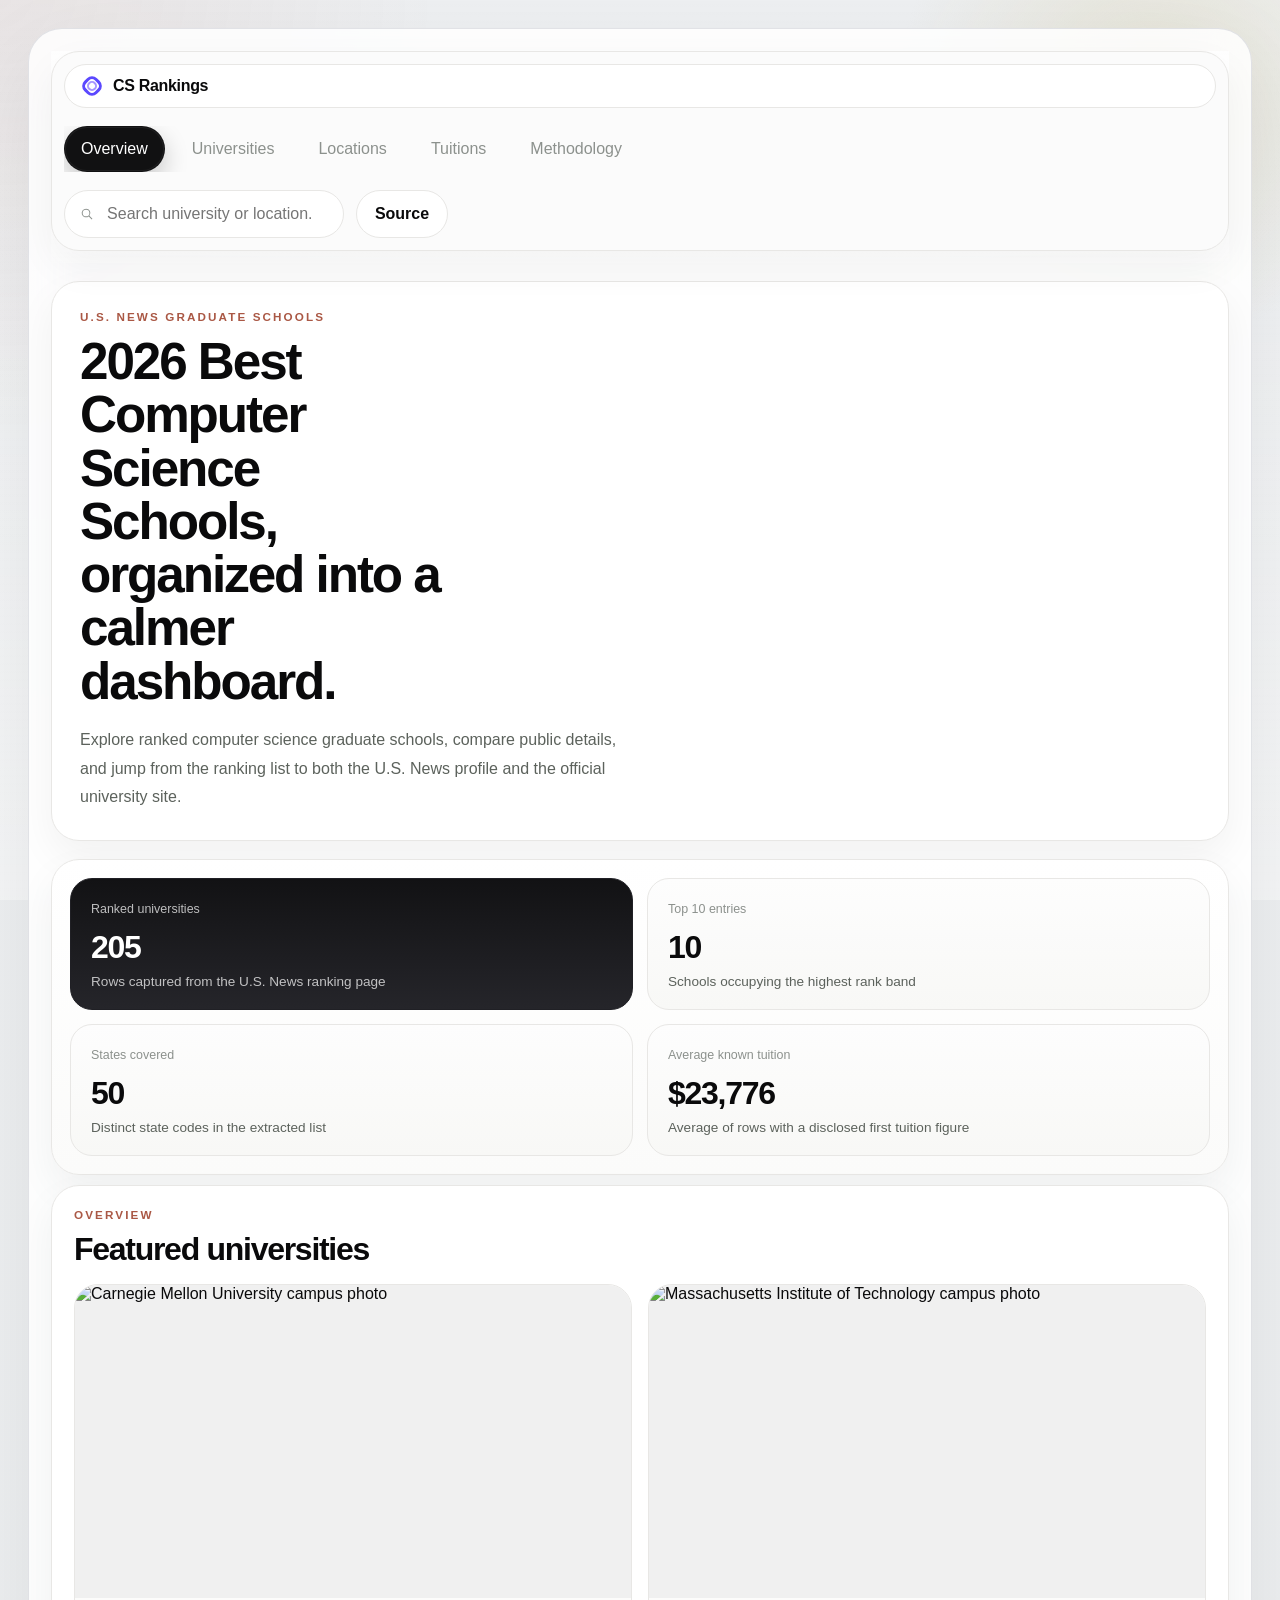
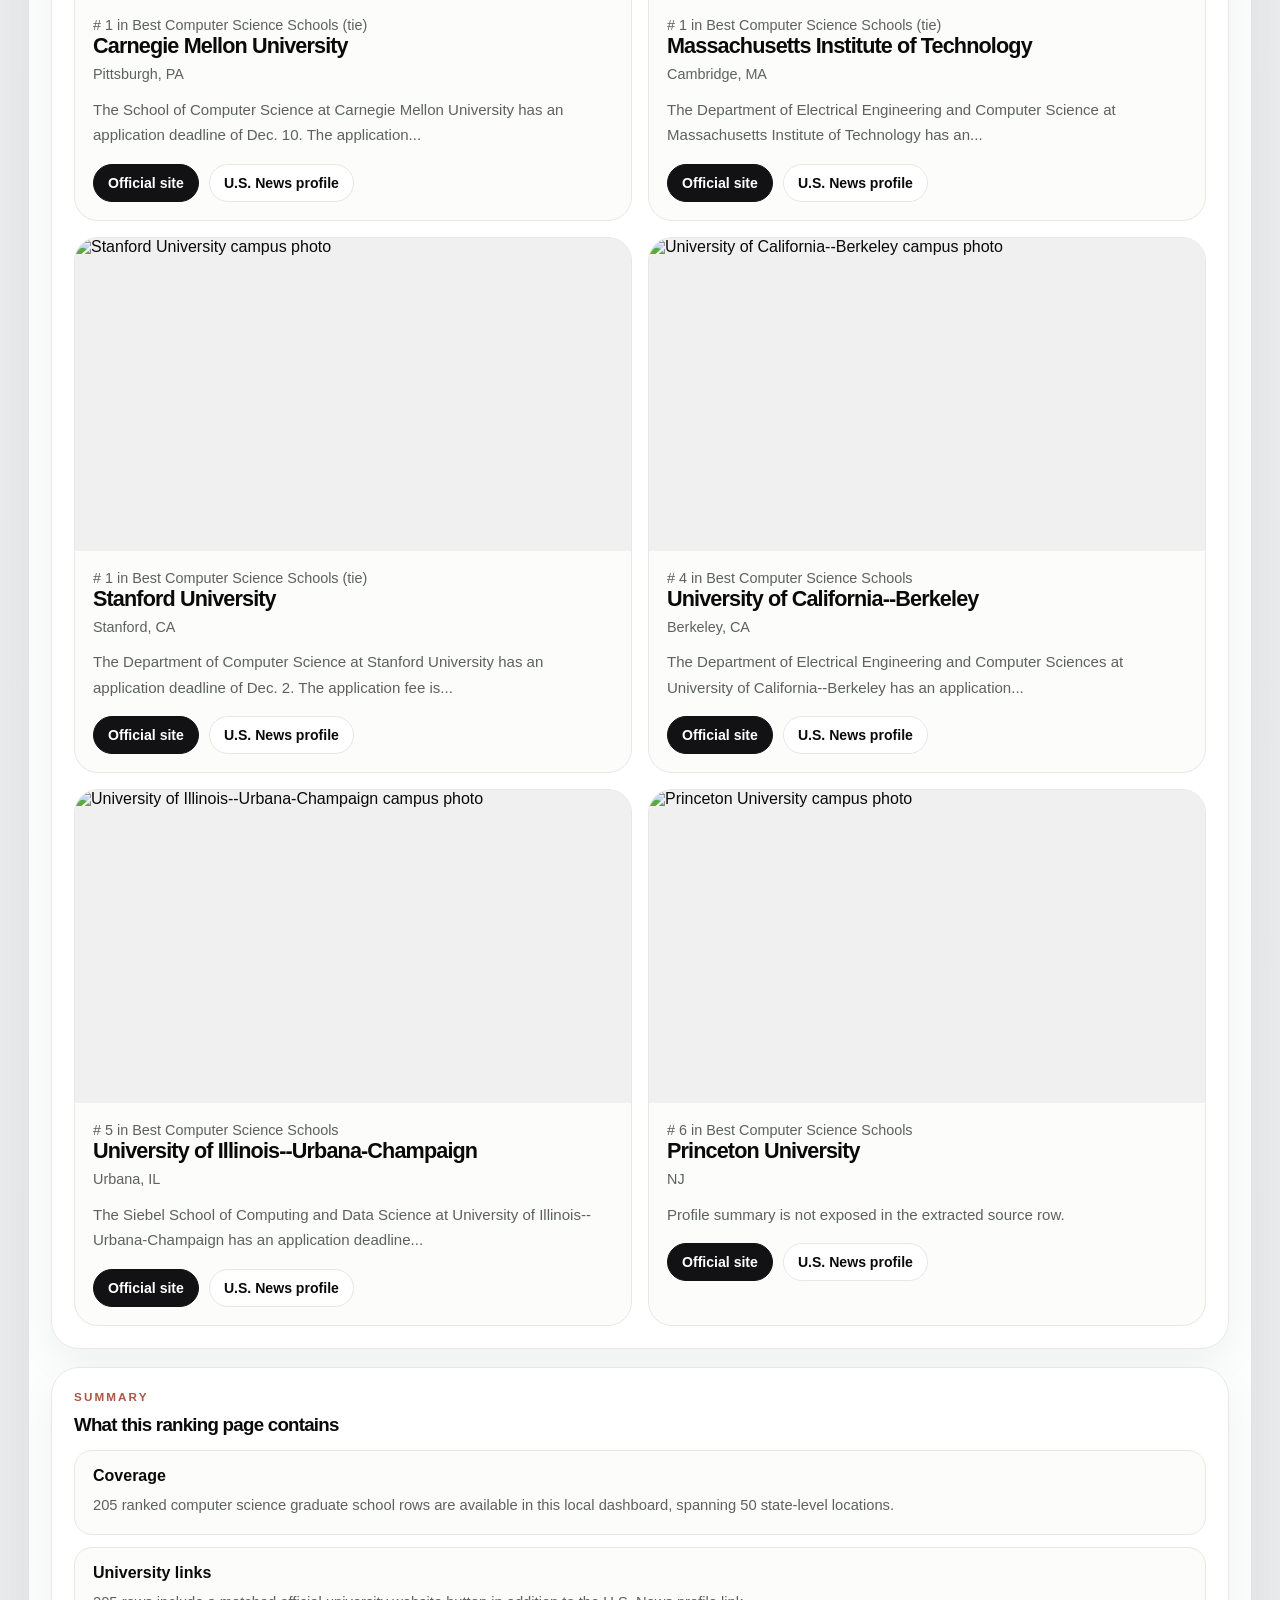
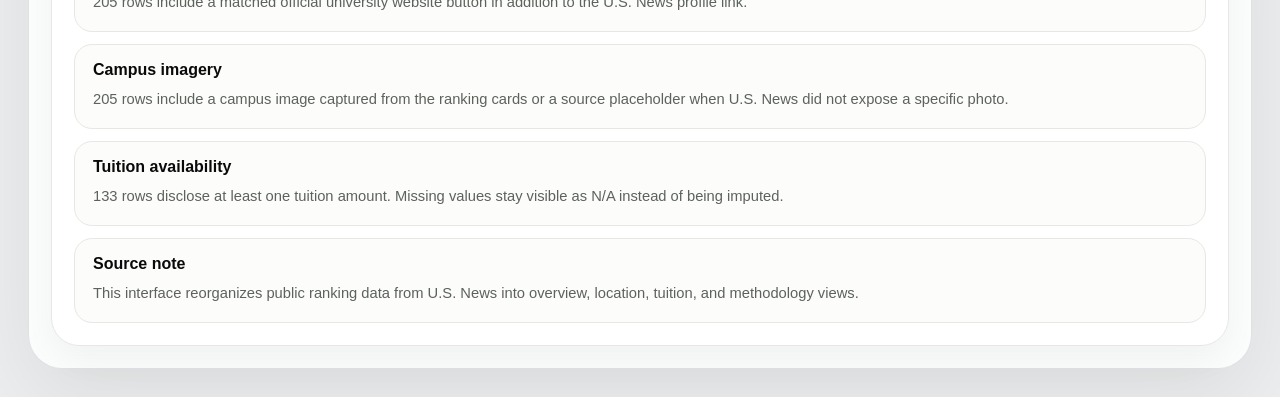
==== index.html @ a15c027e "update new data and information (overview, tuition, methodologies, etc)" ====
<!DOCTYPE html>
<html lang="en">
  <head>
    <meta charset="UTF-8" />
    <meta name="viewport" content="width=device-width, initial-scale=1.0" />
    <title>Computer Science University Rankings</title>
    <link rel="stylesheet" href="styles.css" />
  </head>
  <body>
    <div class="page-bg"></div>

    <main class="app-shell">
      <section class="dashboard-shell">
        <div class="sticky-header">
          <header class="topbar">
            <div class="brand-pill">
              <div class="brand-mark" aria-hidden="true">
                <span></span>
                <span></span>
              </div>
              <span class="brand-name">CS Rankings</span>
            </div>

            <nav class="main-nav" aria-label="Primary">
              <button class="nav-pill nav-pill-active" type="button" data-view="overview">Overview</button>
              <button class="nav-pill" type="button" data-view="universities">Universities</button>
              <button class="nav-pill" type="button" data-view="locations">Locations</button>
              <button class="nav-pill" type="button" data-view="tuitions">Tuitions</button>
              <button class="nav-pill" type="button" data-view="methodology">Methodology</button>
            </nav>

            <div class="topbar-tools">
              <label class="search-pill">
                <svg viewBox="0 0 24 24" aria-hidden="true">
                  <path
                    d="M10.5 4a6.5 6.5 0 1 0 4.03 11.6l4.44 4.44 1.06-1.06-4.44-4.44A6.5 6.5 0 0 0 10.5 4Zm0 1.5a5 5 0 1 1 0 10 5 5 0 0 1 0-10Z"
                  />
                </svg>
                <input id="search-input" type="search" placeholder="Search university or location..." />
              </label>

              <a
                class="source-pill"
                href="https://www.usnews.com/best-graduate-schools/top-computer-science-schools/computer-science-rankings"
                target="_blank"
                rel="noreferrer"
              >
                Source
              </a>
            </div>
          </header>
        </div>

        <div class="views">
          <section class="view-panel view-panel-active" id="view-overview">
            <section class="hero-row">
              <div class="hero-copy">
                <p class="eyebrow">U.S. News Graduate Schools</p>
                <h1>2026 Best Computer Science Schools, organized into a calmer dashboard.</h1>
                <p class="hero-text">
                  Explore ranked computer science graduate schools, compare public details, and jump from the ranking list
                  to both the U.S. News profile and the official university site.
                </p>
              </div>

              <div class="hero-stats" id="hero-stats"></div>
            </section>

            <section class="overview-grid">
              <section class="overview-card wide-card">
                <div class="section-head compact-head">
                  <div>
                    <p class="section-label">Overview</p>
                    <h2>Featured universities</h2>
                  </div>
                </div>
                <div class="featured-grid" id="featured-grid"></div>
              </section>

              <section class="overview-card">
                <p class="section-label">Summary</p>
                <h3>What this ranking page contains</h3>
                <div class="info-stack" id="overview-summary"></div>
              </section>
            </section>
          </section>

          <section class="view-panel" id="view-universities">
            <section class="content-row">
              <section class="table-card">
                <div class="section-head">
                  <div>
                    <p class="section-label">Ranked Universities</p>
                    <h2>Computer science school list</h2>
                  </div>

                  <div class="section-actions">
                    <label class="select-pill">
                      <span>State</span>
                      <select id="state-filter">
                        <option value="all">All states</option>
                      </select>
                    </label>

                    <label class="select-pill">
                      <span>Rank</span>
                      <select id="rank-filter">
                        <option value="all">All ranks</option>
                        <option value="10">Top 10</option>
                        <option value="25">Top 25</option>
                        <option value="50">Top 50</option>
                        <option value="100">Top 100</option>
                      </select>
                    </label>

                    <label class="select-pill">
                      <span>Sort</span>
                      <select id="sort-select">
                        <option value="rank-asc">Best rank</option>
                        <option value="name-asc">Name A-Z</option>
                        <option value="tuition-desc">Highest tuition</option>
                        <option value="tuition-asc">Lowest tuition</option>
                        <option value="enrollment-desc">Largest enrollment</option>
                      </select>
                    </label>

                    <label class="select-pill">
                      <span>Rows</span>
                      <select id="page-size-select">
                        <option value="10">10</option>
                        <option value="20" selected>20</option>
                        <option value="50">50</option>
                        <option value="100">100</option>
                      </select>
                    </label>
                  </div>
                </div>

                <div class="table-meta">
                  <span id="result-meta">Loading data...</span>
                  <a class="ghost-link" href="output/usnews_cs_rankings.csv">Export CSV</a>
                </div>

                <div class="table-wrap">
                  <table class="data-table">
                    <thead>
                      <tr>
                        <th>University</th>
                        <th>Rank</th>
                        <th>Location</th>
                        <th>Tuition</th>
                        <th>Enrollment</th>
                        <th>Links</th>
                      </tr>
                    </thead>
                    <tbody id="table-body"></tbody>
                  </table>
                </div>

                <div class="pagination-bar">
                  <button class="pager-button" id="prev-page-button" type="button">Previous</button>
                  <div class="page-numbers" id="page-numbers"></div>
                  <span class="page-indicator" id="page-indicator">Page 1 of 1</span>
                  <button class="pager-button" id="next-page-button" type="button">Next</button>
                </div>

                <div class="empty-state hidden" id="empty-state">
                  <h3>No matching universities</h3>
                  <p>Try clearing the search or widening the filter range.</p>
                </div>
              </section>

              <aside class="sidebar-stack">
                <section class="detail-card" id="detail-card"></section>
              </aside>
            </section>
          </section>

          <section class="view-panel" id="view-locations">
            <section class="overview-grid">
              <section class="overview-card wide-card">
                <div class="section-head compact-head">
                  <div>
                    <p class="section-label">Locations</p>
                    <h2>Where ranked schools are concentrated</h2>
                  </div>
                </div>
                <div class="state-grid" id="state-grid"></div>
              </section>

              <section class="overview-card">
                <p class="section-label">Coverage</p>
                <h3>Top states in this ranking</h3>
                <div class="state-list" id="state-list"></div>
              </section>
            </section>
          </section>

          <section class="view-panel" id="view-tuitions">
            <section class="overview-grid">
              <section class="overview-card wide-card">
                <div class="section-head compact-head">
                  <div>
                    <p class="section-label">Tuitions</p>
                    <h2>Tuition comparison</h2>
                  </div>
                </div>
                <div class="tuition-grid">
                  <div class="tuition-column">
                    <h3>Highest known tuition</h3>
                    <div class="list-stack" id="highest-tuition-list"></div>
                  </div>
                  <div class="tuition-column">
                    <h3>Lowest known tuition</h3>
                    <div class="list-stack" id="lowest-tuition-list"></div>
                  </div>
                </div>
              </section>

              <section class="overview-card">
                <p class="section-label">Notes</p>
                <h3>How to read tuition fields</h3>
                <div class="info-stack" id="tuition-summary"></div>
              </section>
            </section>
          </section>

          <section class="view-panel" id="view-methodology">
            <section class="overview-grid">
              <section class="overview-card wide-card">
                <div class="section-head compact-head">
                  <div>
                    <p class="section-label">Methodology</p>
                    <h2>How this local dashboard should be interpreted</h2>
                  </div>
                </div>
                <div class="info-stack" id="methodology-summary"></div>
              </section>

              <section class="overview-card">
                <p class="section-label">Source links</p>
                <h3>Primary references</h3>
                <div class="link-stack">
                  <a class="resource-link" href="https://www.usnews.com/best-graduate-schools/top-computer-science-schools/computer-science-rankings" target="_blank" rel="noreferrer">U.S. News rankings page</a>
                  <a class="resource-link" href="https://www.usnews.com/education/best-graduate-schools/articles/science-schools-methodology" target="_blank" rel="noreferrer">U.S. News methodology article</a>
                  <a class="resource-link" href="output/usnews_cs_rankings.csv">Local extracted CSV</a>
                </div>
              </section>
            </section>
          </section>
        </div>
      </section>
    </main>

    <script src="data/rankings.js"></script>
    <script src="app.js"></script>
  </body>
</html>
---- styles.css ----
:root {
  --bg: #f4f5f6;
  --panel: #ffffff;
  --panel-soft: #fcfcfb;
  --line: #e8e7e5;
  --text: #0a0a0b;
  --muted: #5c625c;
  --muted-soft: #8c918d;
  --accent: #aa5845;
  --accent-soft: #f3e1db;
  --black-pill: #111112;
  --shadow-shell: 0 30px 90px rgba(22, 25, 29, 0.08);
  --shadow-card: 0 16px 40px rgba(22, 25, 29, 0.05);
  --radius-shell: 34px;
  --radius-xl: 28px;
  --radius-lg: 22px;
  --radius-md: 16px;
}

* {
  box-sizing: border-box;
}

body {
  margin: 0;
  min-height: 100vh;
  color: var(--text);
  background: linear-gradient(180deg, #eef0f2 0%, #eceeef 100%);
  font-family: "Segoe UI Variable Display", "Aptos", "Segoe UI", sans-serif;
}

.page-bg {
  position: fixed;
  inset: 0;
  pointer-events: none;
  background:
    radial-gradient(circle at top left, rgba(170, 88, 69, 0.08), transparent 28%),
    radial-gradient(circle at 90% 10%, rgba(219, 212, 180, 0.45), transparent 18%),
    linear-gradient(180deg, transparent 0%, rgba(255, 255, 255, 0.44) 100%);
}

.app-shell {
  position: relative;
  padding: 28px;
}

.dashboard-shell {
  max-width: 1480px;
  margin: 0 auto;
  padding: 22px;
  border: 1px solid rgba(190, 192, 201, 0.45);
  border-radius: var(--radius-shell);
  background: rgba(255, 255, 255, 0.84);
  box-shadow: var(--shadow-shell);
  backdrop-filter: blur(18px);
}

.sticky-header {
  position: sticky;
  top: 12px;
  z-index: 30;
  padding-bottom: 12px;
  background: linear-gradient(180deg, rgba(255, 255, 255, 0.96), rgba(255, 255, 255, 0.88) 72%, rgba(255, 255, 255, 0));
  backdrop-filter: blur(12px);
}

.topbar,
.hero-copy,
.hero-stats,
.table-card,
.detail-card,
.overview-card {
  border: 1px solid var(--line);
  border-radius: var(--radius-xl);
  background: var(--panel);
  box-shadow: var(--shadow-card);
}

.topbar {
  display: grid;
  grid-template-columns: auto 1fr auto;
  align-items: center;
  gap: 18px;
  padding: 12px;
  background: #fbfbfb;
}

.brand-pill,
.search-pill,
.source-pill,
.nav-pill,
.select-pill select,
.mini-button,
.resource-link {
  border-radius: 999px;
}

.brand-pill {
  display: inline-flex;
  align-items: center;
  gap: 12px;
  padding: 12px 18px;
  background: #fff;
  border: 1px solid var(--line);
}

.brand-mark {
  position: relative;
  width: 18px;
  height: 18px;
}

.brand-mark span {
  position: absolute;
  inset: 0;
  border: 3px solid #5b48ff;
  border-radius: 7px;
  transform: rotate(45deg);
}

.brand-mark span:last-child {
  inset: 4px;
  border-width: 2px;
  border-color: #a695ff;
}

.brand-name {
  font-weight: 700;
  letter-spacing: -0.02em;
}

.main-nav {
  display: flex;
  align-items: center;
  justify-content: center;
  gap: 10px;
}

.nav-pill {
  height: 46px;
  padding: 0 16px;
  border: 1px solid transparent;
  background: transparent;
  color: var(--muted-soft);
  font: inherit;
  cursor: pointer;
}

.nav-pill-active {
  color: #fff;
  background: var(--black-pill);
  box-shadow: inset 0 0 0 1px rgba(255, 255, 255, 0.06), 0 10px 24px rgba(17, 17, 18, 0.22);
}

.topbar-tools {
  display: flex;
  align-items: center;
  gap: 12px;
}

.search-pill {
  display: flex;
  align-items: center;
  gap: 10px;
  min-width: 280px;
  height: 48px;
  padding: 0 14px;
  border: 1px solid var(--line);
  background: #fff;
}

.search-pill svg {
  width: 18px;
  height: 18px;
  fill: var(--muted-soft);
}

.search-pill input {
  width: 100%;
  border: 0;
  outline: 0;
  background: transparent;
  color: var(--text);
  font: inherit;
}

.source-pill {
  display: inline-flex;
  align-items: center;
  justify-content: center;
  min-width: 92px;
  height: 48px;
  padding: 0 16px;
  color: var(--text);
  text-decoration: none;
  font-weight: 700;
  border: 1px solid var(--line);
  background: #fff;
}

.views {
  display: grid;
  margin-top: 8px;
}

.view-panel {
  display: none;
}

.view-panel-active {
  display: block;
}

.hero-row,
.overview-grid,
.content-row {
  display: grid;
  gap: 18px;
}

.hero-row,
.overview-grid {
  grid-template-columns: 1.35fr 1fr;
  margin-top: 10px;
}

.content-row {
  grid-template-columns: 1.6fr 0.8fr;
  margin-top: 10px;
}

.hero-copy {
  padding: 28px;
}

.hero-stats {
  display: grid;
  grid-template-columns: repeat(2, minmax(0, 1fr));
  gap: 14px;
  padding: 18px;
  background: linear-gradient(180deg, #ffffff 0%, #fbfbfa 100%);
}

.eyebrow,
.section-label {
  margin: 0 0 12px;
  color: var(--accent);
  font-size: 0.73rem;
  font-weight: 700;
  letter-spacing: 0.18em;
  text-transform: uppercase;
}

.hero-copy h1,
.section-head h2,
.overview-card h3,
.detail-card h3,
.empty-state h3 {
  margin: 0;
  letter-spacing: -0.04em;
  line-height: 1.04;
}

.hero-copy h1 {
  max-width: 13ch;
  font-size: clamp(2rem, 4vw, 3.3rem);
}

.hero-text {
  max-width: 62ch;
  margin: 18px 0 0;
  color: var(--muted);
  font-size: 1rem;
  line-height: 1.8;
}

.metric-card {
  padding: 20px;
  border: 1px solid var(--line);
  border-radius: 22px;
  background: linear-gradient(180deg, #fdfdfd, #f8f8f6);
}

.metric-card.featured {
  background: linear-gradient(180deg, #121214, #25252a);
  border-color: #202025;
  color: #fff;
}

.metric-kicker {
  color: var(--muted-soft);
  font-size: 0.78rem;
}

.metric-card.featured .metric-kicker,
.metric-card.featured .metric-subtext {
  color: rgba(255, 255, 255, 0.72);
}

.metric-value {
  display: block;
  margin-top: 12px;
  font-size: 2rem;
  font-weight: 700;
  letter-spacing: -0.04em;
}

.metric-subtext {
  display: block;
  margin-top: 8px;
  color: var(--muted);
  font-size: 0.85rem;
}

.overview-card,
.table-card,
.detail-card {
  padding: 22px;
}

.wide-card {
  min-width: 0;
}

.section-head {
  display: flex;
  align-items: start;
  justify-content: space-between;
  gap: 18px;
}

.compact-head h2 {
  font-size: 2rem;
}

.section-actions {
  display: flex;
  flex-wrap: wrap;
  justify-content: flex-end;
  gap: 10px;
}

.featured-grid,
.state-grid {
  display: grid;
  grid-template-columns: repeat(2, minmax(0, 1fr));
  gap: 16px;
  margin-top: 18px;
}

.featured-card,
.state-card,
.list-item,
.detail-metric,
.info-item {
  border: 1px solid var(--line);
  background: var(--panel-soft);
}

.featured-card {
  overflow: hidden;
  border-radius: 24px;
}

.featured-image {
  width: 100%;
  aspect-ratio: 16 / 9;
  object-fit: cover;
  display: block;
  background: #f0f0f0;
}

.featured-body {
  padding: 18px;
}

.featured-body h3,
.state-card h3,
.tuition-column h3 {
  font-size: 1.35rem;
  line-height: 1.12;
}

.featured-rank,
.featured-meta {
  color: var(--muted);
  font-size: 0.9rem;
}

.featured-meta {
  margin-top: 8px;
}

.featured-summary {
  margin: 14px 0 0;
  color: var(--muted);
  line-height: 1.7;
  font-size: 0.94rem;
}

.button-row {
  display: flex;
  flex-wrap: wrap;
  gap: 10px;
  margin-top: 16px;
}

.mini-button,
.resource-link,
.ghost-link,
.open-link,
.detail-link {
  display: inline-flex;
  align-items: center;
  justify-content: center;
  min-height: 38px;
  padding: 0 14px;
  text-decoration: none;
  font-size: 0.88rem;
  font-weight: 700;
}

.mini-button {
  border: 1px solid var(--line);
  color: var(--text);
  background: #fff;
}

.mini-button-primary {
  border-color: #121214;
  color: #fff;
  background: #121214;
}

.info-stack,
.list-stack,
.link-stack,
.state-list {
  display: grid;
  gap: 12px;
  margin-top: 16px;
}

.info-item {
  padding: 16px 18px;
  border-radius: 18px;
}

.info-item strong,
.info-item span {
  display: block;
}

.info-item strong {
  font-size: 1rem;
}

.info-item span {
  margin-top: 8px;
  color: var(--muted);
  line-height: 1.7;
  font-size: 0.92rem;
}

.state-card {
  padding: 18px;
  border-radius: 22px;
}

.state-card p {
  margin: 10px 0 0;
  color: var(--muted);
  line-height: 1.7;
}

.state-stat {
  display: inline-flex;
  align-items: center;
  min-height: 34px;
  padding: 0 12px;
  border-radius: 999px;
  background: #121214;
  color: #fff;
  font-size: 0.84rem;
  font-weight: 700;
}

.tuition-grid {
  display: grid;
  grid-template-columns: repeat(2, minmax(0, 1fr));
  gap: 16px;
  margin-top: 18px;
}

.tuition-column h3 {
  margin: 0;
}

.list-item {
  padding: 16px 18px;
  border-radius: 18px;
}

.list-item-title {
  display: flex;
  align-items: start;
  justify-content: space-between;
  gap: 12px;
}

.list-item-title strong {
  font-size: 0.98rem;
  line-height: 1.35;
}

.list-item-meta {
  margin-top: 8px;
  color: var(--muted);
  font-size: 0.9rem;
}

.list-item-actions {
  display: flex;
  flex-wrap: wrap;
  gap: 8px;
  margin-top: 12px;
}

.select-pill {
  display: flex;
  align-items: center;
  gap: 10px;
  padding: 6px 10px 6px 14px;
  border: 1px solid var(--line);
  border-radius: 999px;
  background: #fcfcfc;
}

.select-pill span {
  color: var(--muted-soft);
  font-size: 0.8rem;
}

.select-pill select {
  min-width: 116px;
  height: 34px;
  padding: 0 12px;
  border: 1px solid var(--line);
  outline: 0;
  background: #fff;
  font: inherit;
}

.table-meta {
  display: flex;
  align-items: center;
  justify-content: space-between;
  gap: 14px;
  margin-top: 16px;
  color: var(--muted);
  font-size: 0.9rem;
}

.table-wrap {
  margin-top: 14px;
  border: 1px solid var(--line);
  border-radius: 24px;
  overflow: hidden;
  background: #fcfcfc;
}

.data-table {
  width: 100%;
  border-collapse: collapse;
}

.data-table thead th {
  padding: 16px 18px;
  border-bottom: 1px solid var(--line);
  color: var(--muted-soft);
  font-size: 0.78rem;
  font-weight: 700;
  text-align: left;
  text-transform: uppercase;
  letter-spacing: 0.12em;
}

.data-table tbody tr {
  transition: background 140ms ease;
  cursor: pointer;
}

.data-table tbody tr:hover {
  background: #f8f7f4;
}

.data-table tbody tr.is-selected {
  background: #f5f0eb;
}

.data-table tbody td {
  padding: 16px 18px;
  border-bottom: 1px solid var(--line);
  vertical-align: middle;
}

.data-table tbody tr:last-child td {
  border-bottom: 0;
}

.school-cell {
  display: flex;
  align-items: center;
  gap: 12px;
}

.school-mark,
.state-code {
  display: inline-flex;
  align-items: center;
  justify-content: center;
  width: 42px;
  height: 42px;
  border-radius: 14px;
  background: linear-gradient(135deg, #f0ebe0, #f8f8f8);
  border: 1px solid var(--line);
  color: var(--accent);
  font-size: 0.8rem;
  font-weight: 700;
}

.school-text strong,
.school-text span {
  display: block;
}

.school-text strong {
  font-size: 0.96rem;
  line-height: 1.25;
}

.school-text span {
  margin-top: 4px;
  color: var(--muted-soft);
  font-size: 0.82rem;
}

.rank-pill,
.pager-button,
.page-number {
  display: inline-flex;
  align-items: center;
  justify-content: center;
  min-height: 32px;
  padding: 0 12px;
  border-radius: 999px;
  font-size: 0.82rem;
  font-weight: 700;
}

.rank-pill {
  background: #121214;
  color: #fff;
}

.value-main {
  display: block;
  font-weight: 600;
  line-height: 1.35;
}

.link-pair {
  display: flex;
  flex-wrap: wrap;
  gap: 8px;
}

.open-link,
.ghost-link,
.detail-link {
  color: var(--text);
}

.pagination-bar {
  display: flex;
  align-items: center;
  justify-content: space-between;
  flex-wrap: wrap;
  gap: 12px;
  margin-top: 16px;
}

.pager-button,
.page-number {
  min-width: 40px;
  height: 40px;
  border: 1px solid var(--line);
  background: #fff;
  color: var(--text);
  font: inherit;
  cursor: pointer;
}

.pager-button {
  min-width: 110px;
}

.pager-button:disabled {
  cursor: not-allowed;
  color: var(--muted-soft);
  background: #f4f4f2;
}

.page-numbers {
  display: flex;
  align-items: center;
  justify-content: center;
  flex-wrap: wrap;
  gap: 8px;
}

.page-number.is-active {
  background: #121214;
  border-color: #121214;
  color: #fff;
}

.page-ellipsis,
.page-indicator {
  color: var(--muted);
  font-size: 0.92rem;
}

.sidebar-stack {
  display: grid;
  gap: 18px;
}

.detail-card {
  min-height: 520px;
  background: linear-gradient(180deg, #ffffff 0%, #f8f8f6 100%);
}

.detail-top {
  display: flex;
  align-items: start;
  justify-content: space-between;
  gap: 18px;
}

.detail-badge {
  display: inline-flex;
  align-items: center;
  justify-content: center;
  min-width: 72px;
  height: 72px;
  padding: 0 18px;
  border-radius: 24px;
  background: #121214;
  color: #fff;
  font-size: 1.5rem;
  font-weight: 700;
  letter-spacing: -0.04em;
}

.detail-photo {
  width: 100%;
  aspect-ratio: 16 / 9;
  object-fit: cover;
  display: block;
  margin-top: 18px;
  border-radius: 20px;
  border: 1px solid var(--line);
  background: #f1f1f1;
}

.detail-location,
.detail-summary {
  color: var(--muted);
}

.detail-location {
  margin: 14px 0 0;
}

.detail-summary {
  margin: 18px 0 0;
  line-height: 1.8;
}

.detail-grid {
  display: grid;
  gap: 12px;
  margin-top: 22px;
}

.detail-metric {
  padding: 14px 16px;
  border-radius: 18px;
}

.detail-metric span,
.detail-metric strong {
  display: block;
}

.detail-metric span {
  color: var(--muted-soft);
  font-size: 0.78rem;
  text-transform: uppercase;
  letter-spacing: 0.12em;
}

.detail-metric strong {
  margin-top: 8px;
  line-height: 1.5;
}

.detail-actions {
  display: flex;
  flex-wrap: wrap;
  gap: 10px;
  margin-top: 20px;
}

.state-list {
  gap: 14px;
}

.state-item {
  display: grid;
  grid-template-columns: auto 1fr auto;
  gap: 12px;
  align-items: center;
}

.state-bar {
  position: relative;
  height: 10px;
  border-radius: 999px;
  background: #eff1f3;
  overflow: hidden;
}

.state-bar span {
  position: absolute;
  inset: 0 auto 0 0;
  border-radius: inherit;
  background: linear-gradient(90deg, #beaf7b, #aa5845);
}

.state-value {
  color: var(--muted);
  font-size: 0.88rem;
  font-weight: 700;
}

.resource-link {
  justify-content: flex-start;
  min-height: 42px;
  padding-inline: 16px;
  border: 1px solid var(--line);
  color: var(--text);
  background: #fff;
}

.empty-state {
  padding: 40px 16px 20px;
  text-align: center;
}

.empty-state p {
  color: var(--muted);
}

.hidden {
  display: none;
}

@media (max-width: 1320px) {
  .topbar {
    grid-template-columns: 1fr;
    justify-items: stretch;
  }

  .main-nav {
    justify-content: flex-start;
    overflow-x: auto;
  }

  .topbar-tools {
    flex-wrap: wrap;
  }

  .hero-row,
  .overview-grid,
  .content-row {
    grid-template-columns: 1fr;
  }
}

@media (max-width: 960px) {
  .app-shell {
    padding: 12px;
  }

  .dashboard-shell {
    padding: 14px;
    border-radius: 24px;
  }

  .hero-stats,
  .featured-grid,
  .state-grid,
  .tuition-grid {
    grid-template-columns: 1fr;
  }

  .section-head,
  .table-meta,
  .pagination-bar {
    flex-direction: column;
    align-items: stretch;
  }

  .section-actions {
    justify-content: flex-start;
  }

  .page-numbers {
    justify-content: flex-start;
  }

  .table-wrap {
    overflow: auto;
  }

  .data-table {
    min-width: 980px;
  }
}
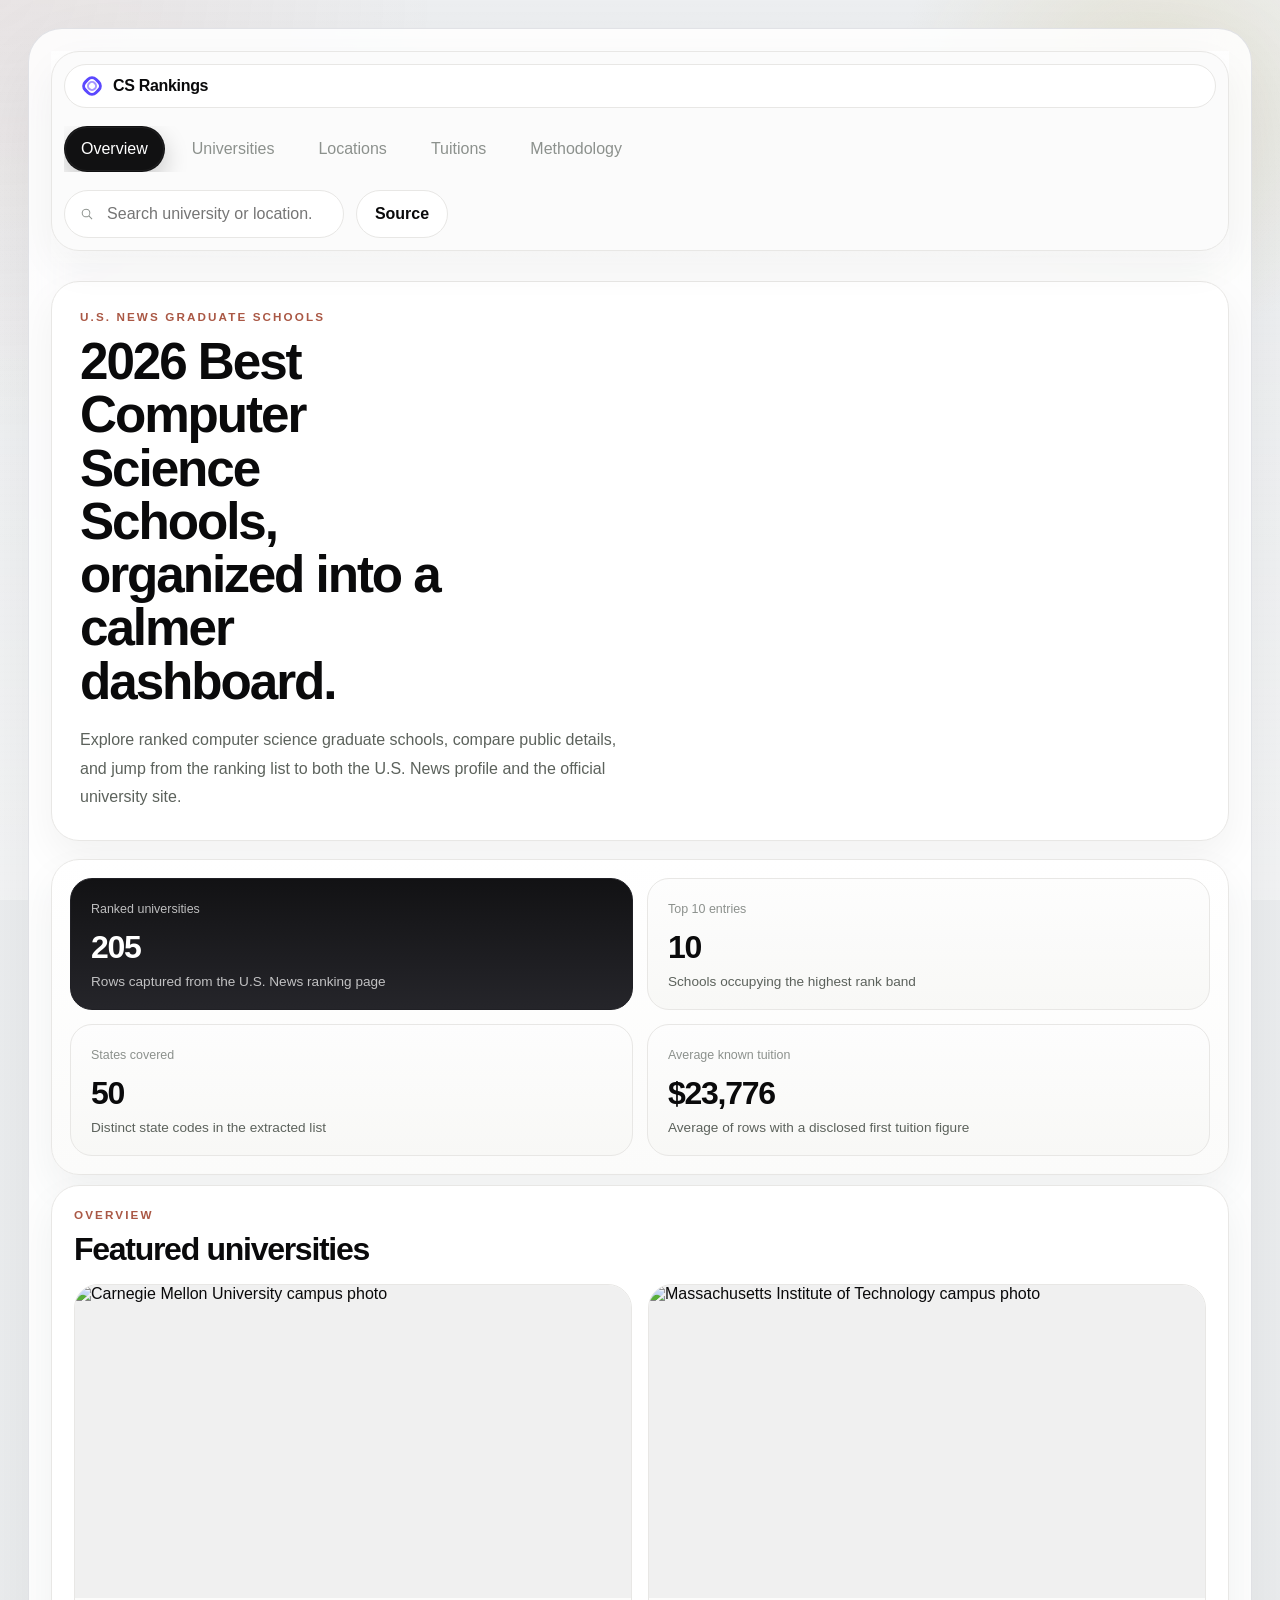
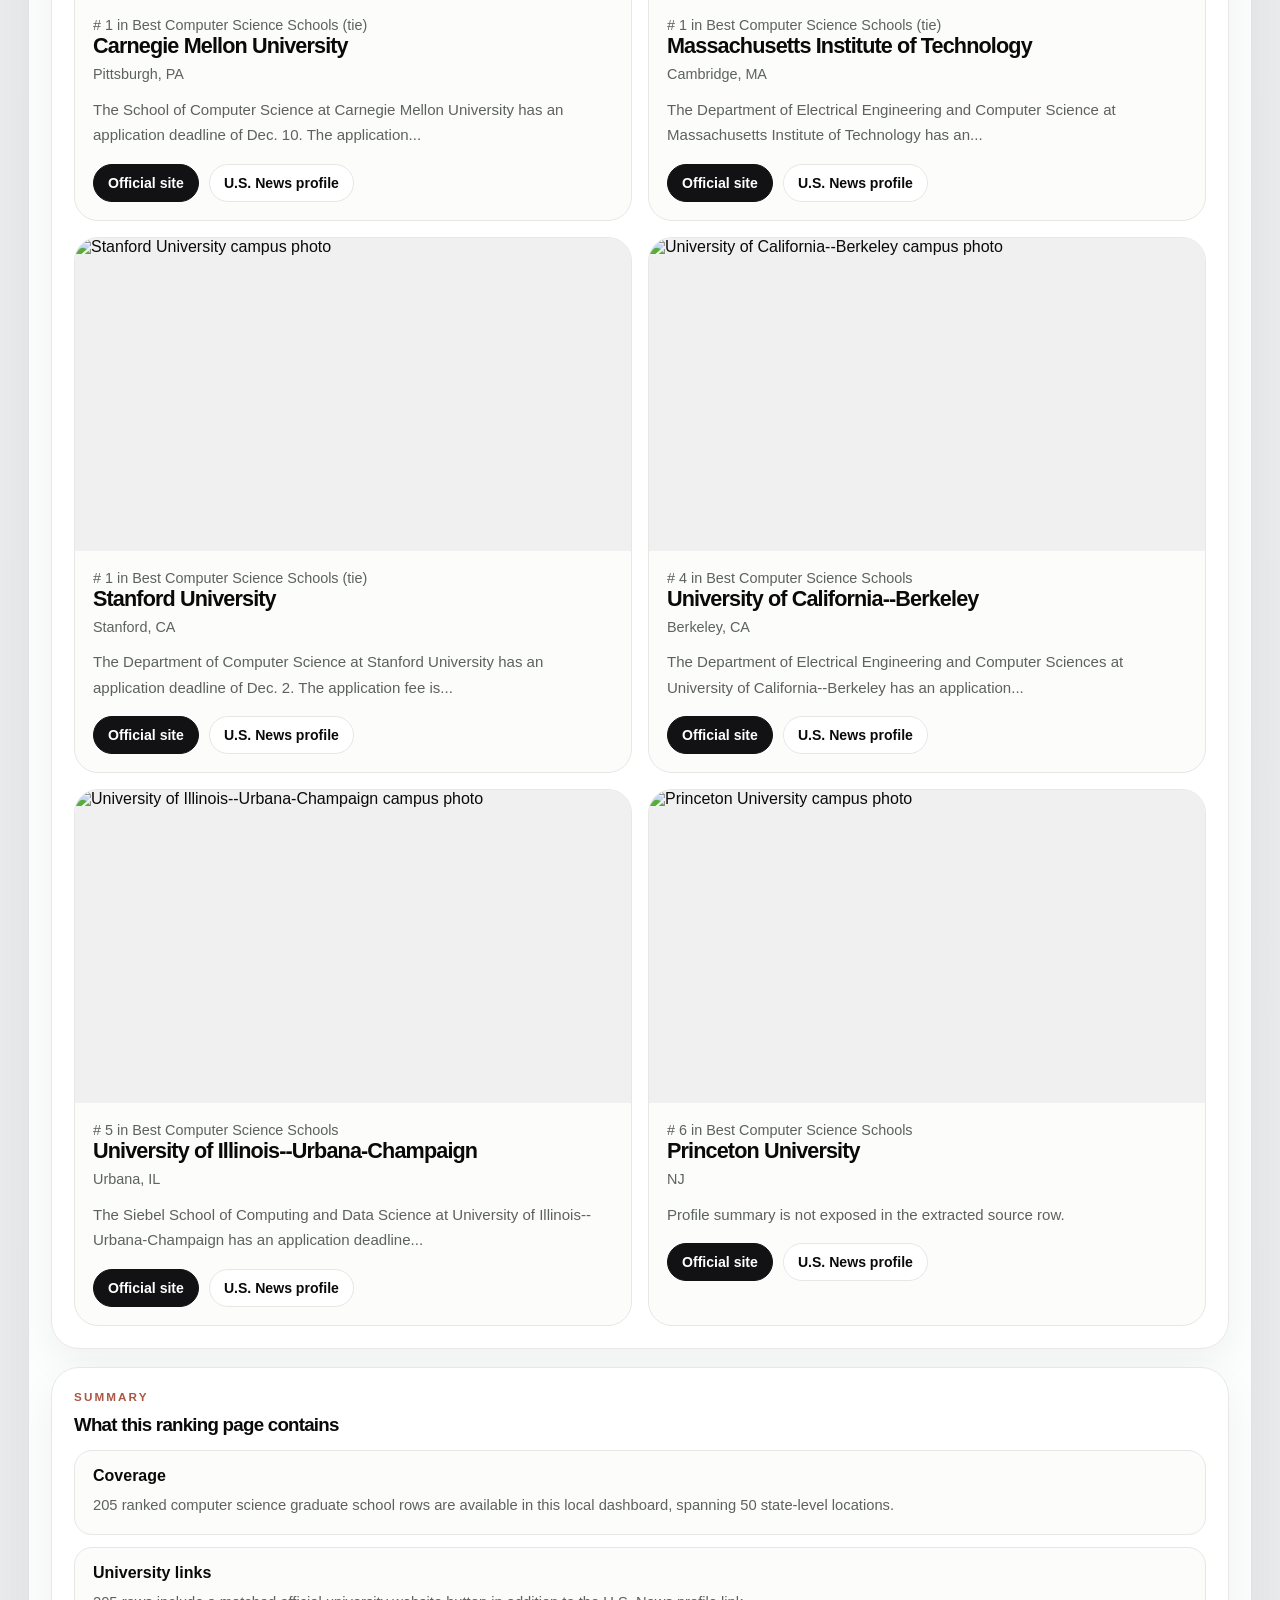
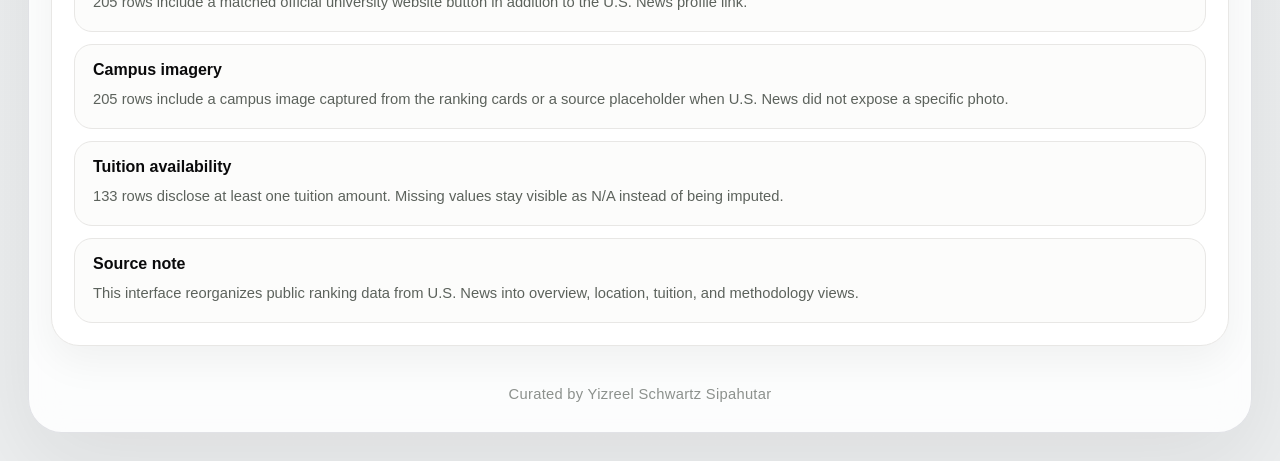
==== commit 512eff34: "add footer" ====
--- a/index.html
+++ b/index.html
@@ -249,6 +249,10 @@
             </section>
           </section>
         </div>
+
+        <footer class="site-footer">
+          <p>Curated by Yizreel Schwartz Sipahutar</p>
+        </footer>
       </section>
     </main>
 
--- a/styles.css
+++ b/styles.css
@@ -864,6 +864,19 @@
   background: #fff;
 }
 
+.site-footer {
+  margin-top: 22px;
+  padding: 18px 22px 8px;
+  text-align: center;
+}
+
+.site-footer p {
+  margin: 0;
+  color: var(--muted-soft);
+  font-size: 0.92rem;
+  letter-spacing: 0.02em;
+}
+
 .empty-state {
   padding: 40px 16px 20px;
   text-align: center;
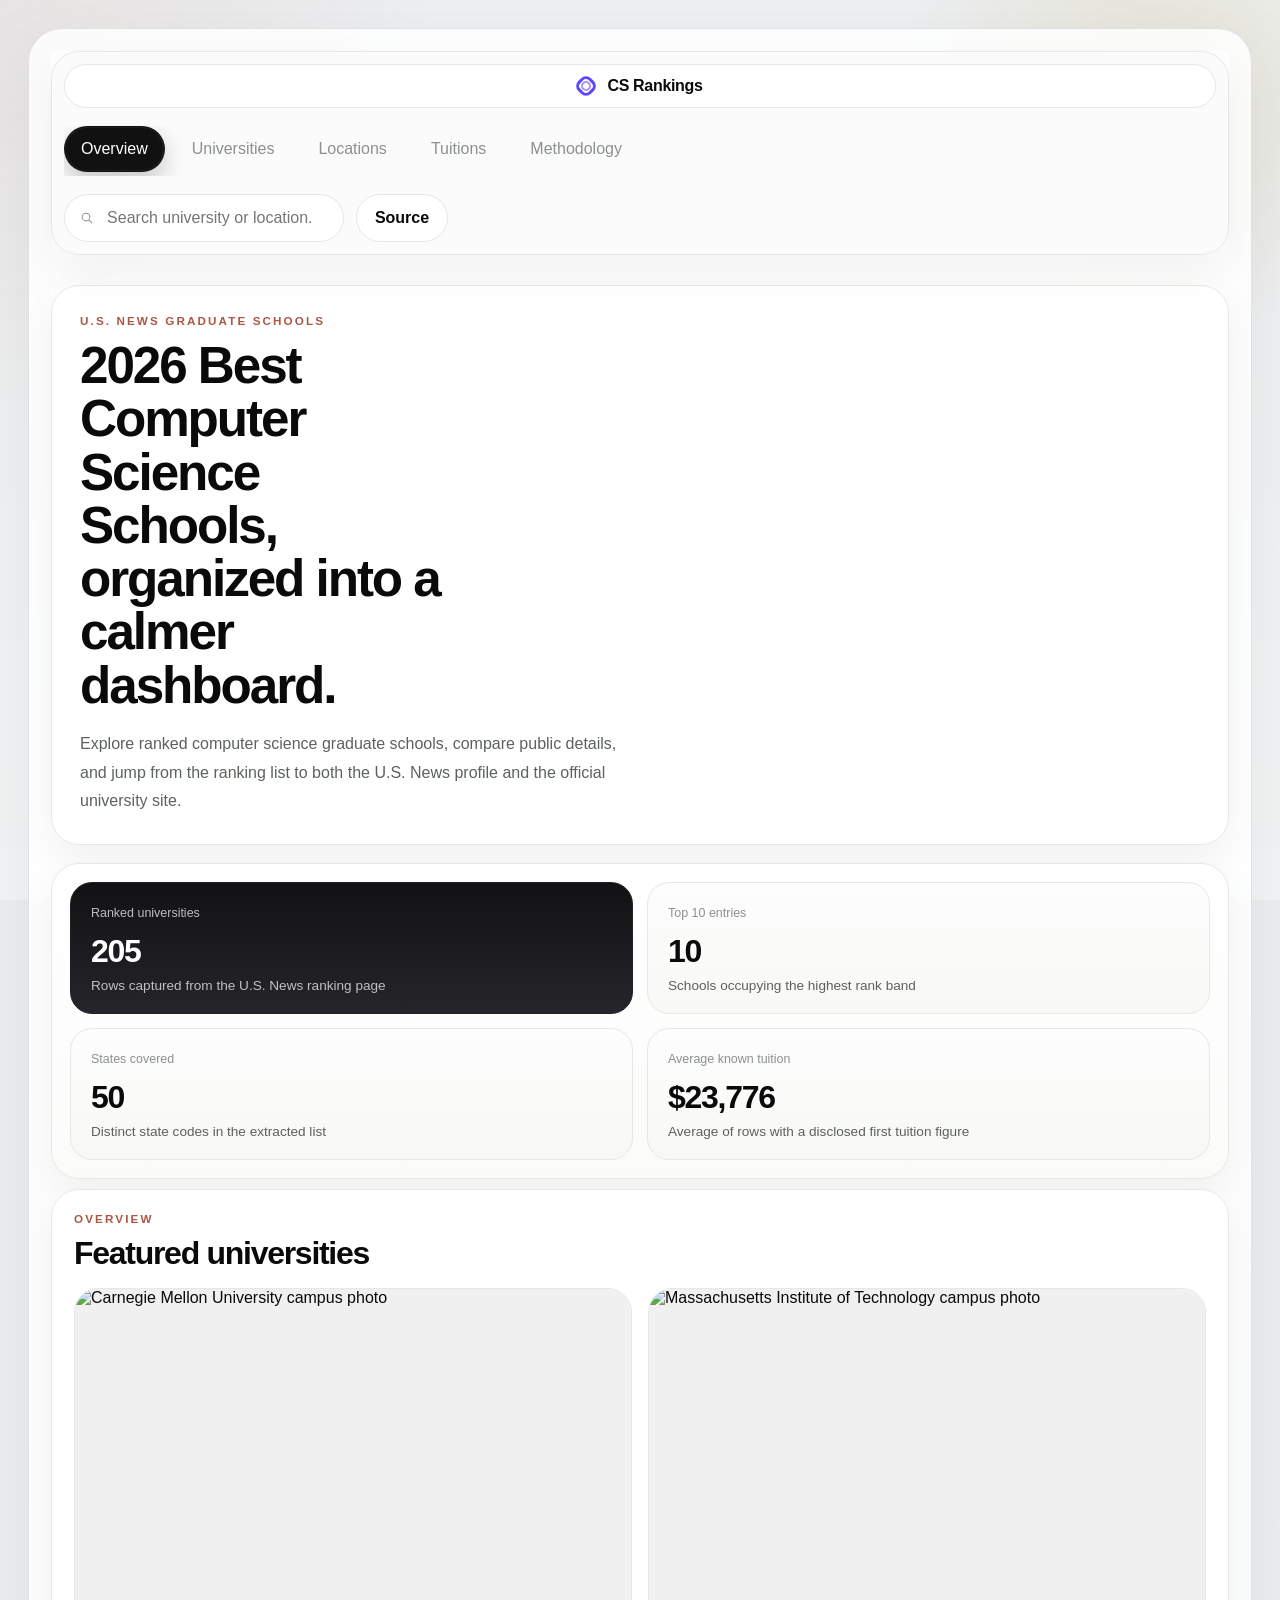
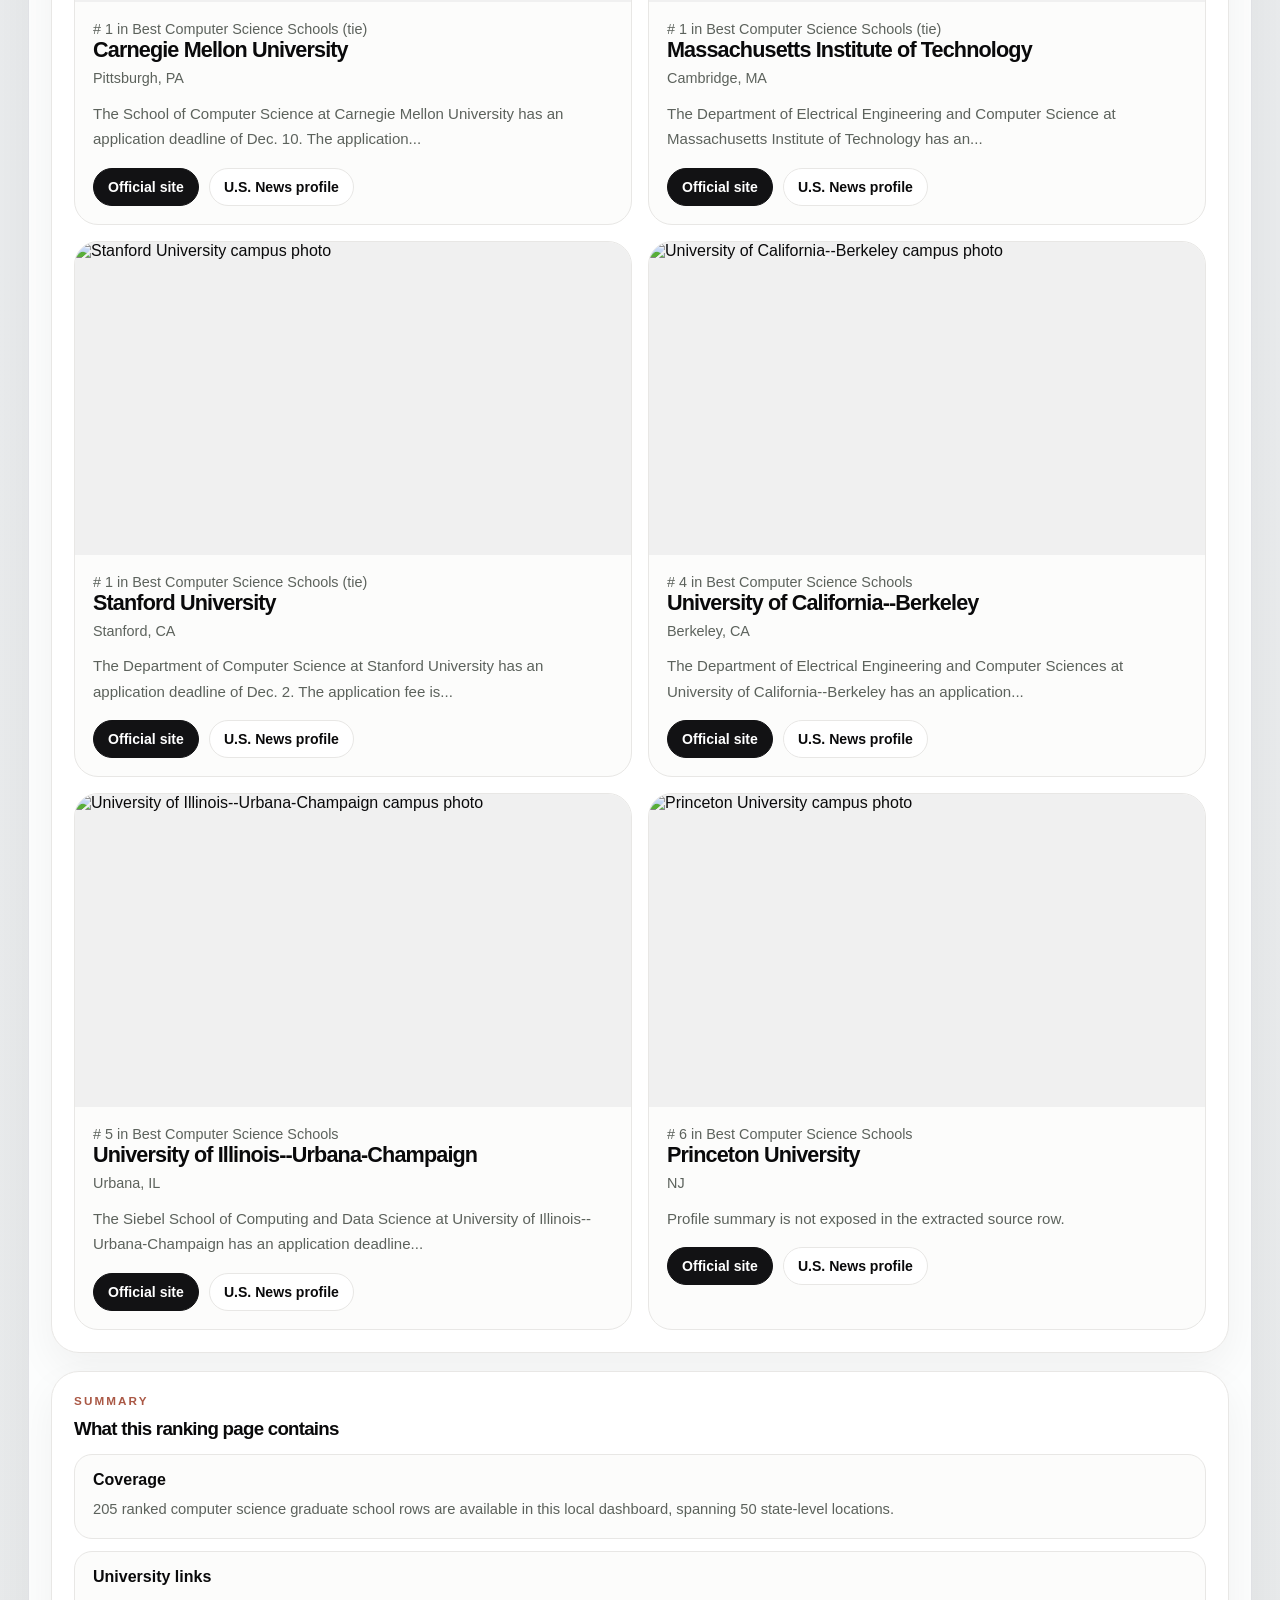
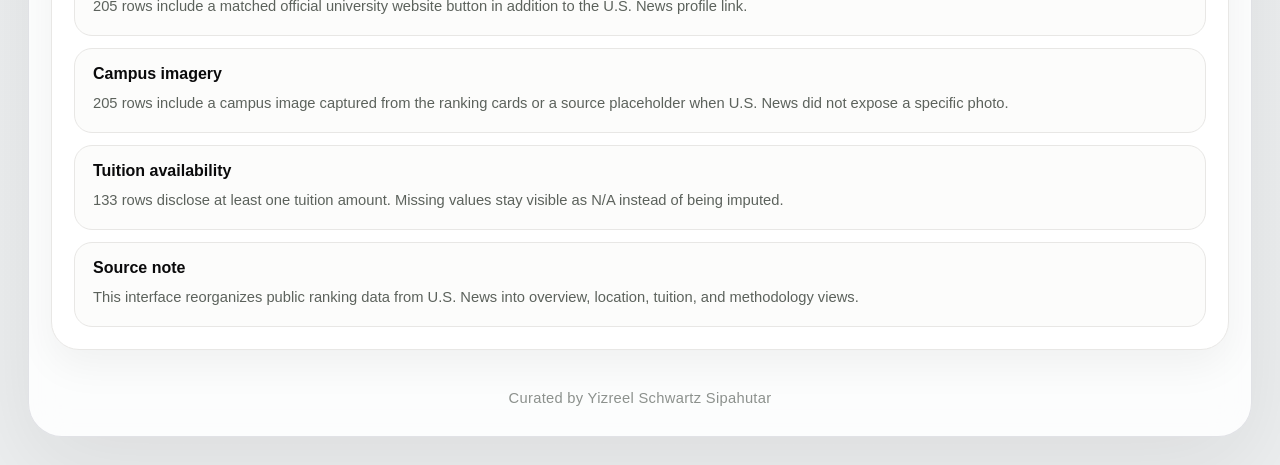
==== commit 1ed41802: "SEO + metadata" ====
--- a/index.html
+++ b/index.html
@@ -3,8 +3,64 @@
   <head>
     <meta charset="UTF-8" />
     <meta name="viewport" content="width=device-width, initial-scale=1.0" />
-    <title>Computer Science University Rankings</title>
+    <title>2026 Best Computer Science Schools Dashboard</title>
+    <meta
+      name="description"
+      content="Explore 2026 computer science graduate school rankings in a cleaner dashboard with university profiles, tuition, enrollment, locations, and official site links."
+    />
+    <meta
+      name="keywords"
+      content="computer science rankings, graduate schools, university rankings, U.S. News, tuition, enrollment, universities"
+    />
+    <meta name="author" content="Yizreel Schwartz Sipahutar" />
+    <meta name="robots" content="index, follow" />
+    <meta name="theme-color" content="#f4f5f6" />
+    <meta name="application-name" content="CS Rankings Dashboard" />
+
+    <meta property="og:type" content="website" />
+    <meta property="og:title" content="2026 Best Computer Science Schools Dashboard" />
+    <meta
+      property="og:description"
+      content="Browse ranked computer science graduate schools with tuition, enrollment, locations, and official university links."
+    />
+    <meta property="og:site_name" content="CS Rankings Dashboard" />
+    <meta property="og:image" content="/og-cover.svg" />
+    <meta property="og:locale" content="en_US" />
+
+    <meta name="twitter:card" content="summary_large_image" />
+    <meta name="twitter:title" content="2026 Best Computer Science Schools Dashboard" />
+    <meta
+      name="twitter:description"
+      content="Browse ranked computer science graduate schools with tuition, enrollment, locations, and official university links."
+    />
+    <meta name="twitter:image" content="/og-cover.svg" />
+
+    <link rel="icon" type="image/svg+xml" href="/favicon.svg" />
+    <link rel="manifest" href="/site.webmanifest" />
     <link rel="stylesheet" href="styles.css" />
+    <script type="application/ld+json">
+      {
+        "@context": "https://schema.org",
+        "@type": "CollectionPage",
+        "name": "2026 Best Computer Science Schools Dashboard",
+        "description": "A searchable dashboard for ranked computer science graduate schools with tuition, enrollment, location, and official university links.",
+        "inLanguage": "en",
+        "creator": {
+          "@type": "Person",
+          "name": "Yizreel Schwartz Sipahutar"
+        },
+        "about": [
+          {
+            "@type": "Thing",
+            "name": "Computer science graduate school rankings"
+          },
+          {
+            "@type": "Thing",
+            "name": "Universities in the United States"
+          }
+        ]
+      }
+    </script>
   </head>
   <body>
     <div class="page-bg"></div>
--- a/styles.css
+++ b/styles.css
@@ -156,6 +156,7 @@
   display: flex;
   align-items: center;
   gap: 12px;
+  min-width: 0;
 }
 
 .search-pill {
@@ -163,6 +164,7 @@
   align-items: center;
   gap: 10px;
   min-width: 280px;
+  max-width: 100%;
   height: 48px;
   padding: 0 14px;
   border: 1px solid var(--line);
@@ -896,9 +898,19 @@
     justify-items: stretch;
   }
 
+  .brand-pill {
+    justify-content: center;
+  }
+
   .main-nav {
     justify-content: flex-start;
     overflow-x: auto;
+    padding-bottom: 4px;
+    scrollbar-width: none;
+  }
+
+  .main-nav::-webkit-scrollbar {
+    display: none;
   }
 
   .topbar-tools {
@@ -952,3 +964,461 @@
     min-width: 980px;
   }
 }
+
+@media (max-width: 720px) {
+  .app-shell {
+    padding: 8px;
+  }
+
+  .dashboard-shell {
+    padding: 10px;
+    border-radius: 22px;
+  }
+
+  .sticky-header {
+    top: 0;
+    padding-bottom: 8px;
+  }
+
+  .topbar {
+    gap: 10px;
+    padding: 9px;
+    border-radius: 20px;
+  }
+
+  .brand-pill {
+    justify-content: flex-start;
+    padding: 9px 12px;
+  }
+
+  .nav-pill {
+    height: 38px;
+    padding: 0 13px;
+    font-size: 0.88rem;
+    white-space: nowrap;
+  }
+
+  .topbar-tools {
+    display: grid;
+    grid-template-columns: 1fr;
+    gap: 10px;
+  }
+
+  .search-pill,
+  .source-pill {
+    width: 100%;
+  }
+
+  .search-pill,
+  .source-pill,
+  .select-pill select {
+    min-height: 44px;
+  }
+
+  .hero-copy,
+  .hero-stats,
+  .overview-card,
+  .table-card,
+  .detail-card {
+    padding: 16px;
+    border-radius: 20px;
+  }
+
+  .detail-card {
+    min-height: auto;
+  }
+
+  .hero-copy h1 {
+    max-width: none;
+    font-size: clamp(1.6rem, 7.4vw, 2.15rem);
+    line-height: 1.06;
+  }
+
+  .hero-text {
+    margin-top: 14px;
+    line-height: 1.62;
+    font-size: 0.92rem;
+  }
+
+  .section-head,
+  .detail-top {
+    gap: 10px;
+  }
+
+  .section-head h2,
+  .compact-head h2 {
+    font-size: 1.35rem;
+  }
+
+  .section-actions {
+    width: 100%;
+    gap: 8px;
+  }
+
+  .select-pill {
+    width: 100%;
+    justify-content: space-between;
+    padding: 5px 8px 5px 12px;
+  }
+
+  .select-pill select {
+    min-width: 0;
+    width: 100%;
+  }
+
+  .metric-card {
+    padding: 15px;
+    border-radius: 18px;
+  }
+
+  .metric-kicker {
+    font-size: 0.72rem;
+  }
+
+  .metric-value {
+    margin-top: 10px;
+    font-size: 1.7rem;
+  }
+
+  .metric-subtext {
+    margin-top: 6px;
+    font-size: 0.8rem;
+  }
+
+  .featured-card,
+  .state-card,
+  .list-item,
+  .detail-metric,
+  .info-item {
+    border-radius: 16px;
+  }
+
+  .featured-image,
+  .detail-photo {
+    aspect-ratio: 4 / 3;
+  }
+
+  .featured-body {
+    padding: 14px;
+  }
+
+  .featured-body h3,
+  .state-card h3,
+  .tuition-column h3,
+  .detail-card h3 {
+    font-size: 1.1rem;
+  }
+
+  .featured-summary,
+  .info-item span,
+  .state-card p,
+  .detail-summary {
+    line-height: 1.58;
+    font-size: 0.9rem;
+  }
+
+  .detail-badge {
+    min-width: 54px;
+    height: 54px;
+    border-radius: 16px;
+    font-size: 1.08rem;
+  }
+
+  .detail-actions,
+  .button-row,
+  .link-pair,
+  .list-item-actions {
+    display: grid;
+    grid-template-columns: 1fr;
+  }
+
+  .mini-button,
+  .resource-link,
+  .ghost-link,
+  .open-link,
+  .detail-link {
+    width: 100%;
+    min-height: 40px;
+    padding-inline: 12px;
+    font-size: 0.84rem;
+  }
+
+  .pagination-bar {
+    align-items: stretch;
+    gap: 10px;
+  }
+
+  .pager-button {
+    width: 100%;
+    min-width: 0;
+    height: 38px;
+    font-size: 0.86rem;
+  }
+
+  .page-number {
+    min-width: 36px;
+    height: 36px;
+    font-size: 0.82rem;
+  }
+
+  .table-meta {
+    gap: 10px;
+    font-size: 0.84rem;
+  }
+}
+
+@media (max-width: 640px) {
+  .views {
+    margin-top: 4px;
+  }
+
+  .hero-row,
+  .overview-grid,
+  .content-row {
+    gap: 14px;
+  }
+
+  .table-wrap {
+    overflow: visible;
+    border: 0;
+    background: transparent;
+    margin-top: 14px;
+  }
+
+  .data-table,
+  .data-table thead,
+  .data-table tbody,
+  .data-table tr,
+  .data-table td {
+    display: block;
+    width: 100%;
+  }
+
+  .data-table {
+    min-width: 0;
+  }
+
+  .data-table thead {
+    display: none;
+  }
+
+  .data-table tbody {
+    display: grid;
+    gap: 10px;
+  }
+
+  .data-table tbody tr {
+    padding: 14px;
+    border: 1px solid var(--line);
+    border-radius: 18px;
+    background: #fcfcfc;
+  }
+
+  .data-table tbody tr.is-selected {
+    background: #f5f0eb;
+  }
+
+  .data-table tbody td {
+    padding: 0;
+    border: 0;
+  }
+
+  .data-table tbody td + td {
+    margin-top: 10px;
+  }
+
+  .data-table tbody td::before {
+    content: attr(data-label);
+    display: block;
+    margin-bottom: 5px;
+    color: var(--muted-soft);
+    font-size: 0.7rem;
+    font-weight: 700;
+    letter-spacing: 0.1em;
+    text-transform: uppercase;
+  }
+
+  .school-cell {
+    align-items: flex-start;
+    gap: 10px;
+  }
+
+  .school-mark {
+    width: 34px;
+    height: 34px;
+    border-radius: 10px;
+    font-size: 0.72rem;
+  }
+
+  .school-text strong {
+    font-size: 0.93rem;
+    line-height: 1.28;
+  }
+
+  .school-text span,
+  .list-item-meta,
+  .value-main {
+    font-size: 0.84rem;
+    line-height: 1.45;
+  }
+
+  .rank-pill {
+    min-height: 28px;
+    padding-inline: 10px;
+    font-size: 0.76rem;
+  }
+
+  .page-numbers {
+    justify-content: flex-start;
+    gap: 6px;
+  }
+
+  .page-indicator {
+    text-align: center;
+    font-size: 0.84rem;
+  }
+
+  .detail-top {
+    flex-direction: column;
+    align-items: flex-start;
+  }
+
+  .detail-badge {
+    align-self: flex-start;
+  }
+
+  .detail-grid {
+    gap: 10px;
+    margin-top: 18px;
+  }
+
+  .detail-metric {
+    padding: 12px 14px;
+  }
+
+  .info-stack,
+  .list-stack,
+  .link-stack,
+  .state-list,
+  .button-row {
+    gap: 10px;
+  }
+}
+
+@media (max-width: 420px) {
+  .hero-copy,
+  .hero-stats,
+  .overview-card,
+  .table-card,
+  .detail-card {
+    padding: 14px;
+    border-radius: 18px;
+  }
+
+  .sticky-header {
+    padding-bottom: 6px;
+  }
+
+  .topbar {
+    padding: 8px;
+    border-radius: 18px;
+  }
+
+  .brand-pill {
+    padding: 8px 11px;
+  }
+
+  .brand-name {
+    font-size: 0.9rem;
+  }
+
+  .nav-pill {
+    height: 36px;
+    padding: 0 12px;
+    font-size: 0.82rem;
+  }
+
+  .search-pill {
+    gap: 8px;
+    padding-inline: 12px;
+  }
+
+  .search-pill input {
+    font-size: 0.9rem;
+  }
+
+  .metric-value {
+    font-size: 1.52rem;
+  }
+
+  .featured-body h3,
+  .state-card h3,
+  .tuition-column h3,
+  .detail-card h3 {
+    font-size: 1.02rem;
+  }
+
+  .hero-copy h1 {
+    font-size: clamp(1.42rem, 7vw, 1.82rem);
+  }
+
+  .hero-text,
+  .featured-summary,
+  .info-item span,
+  .state-card p,
+  .detail-summary,
+  .list-item-meta,
+  .value-main {
+    font-size: 0.86rem;
+  }
+
+  .section-label,
+  .eyebrow {
+    margin-bottom: 10px;
+    font-size: 0.67rem;
+    letter-spacing: 0.14em;
+  }
+
+  .section-head h2,
+  .compact-head h2 {
+    font-size: 1.18rem;
+  }
+
+  .metric-card,
+  .info-item,
+  .list-item,
+  .state-card,
+  .detail-metric,
+  .data-table tbody tr {
+    border-radius: 16px;
+  }
+
+  .data-table tbody tr {
+    padding: 12px;
+  }
+
+  .mini-button,
+  .resource-link,
+  .ghost-link,
+  .open-link,
+  .detail-link,
+  .pager-button {
+    min-height: 38px;
+    font-size: 0.81rem;
+  }
+
+  .page-number {
+    min-width: 34px;
+    height: 34px;
+    font-size: 0.78rem;
+  }
+
+  .site-footer {
+    margin-top: 18px;
+    padding: 14px 8px 4px;
+  }
+
+  .site-footer p {
+    font-size: 0.86rem;
+  }
+}
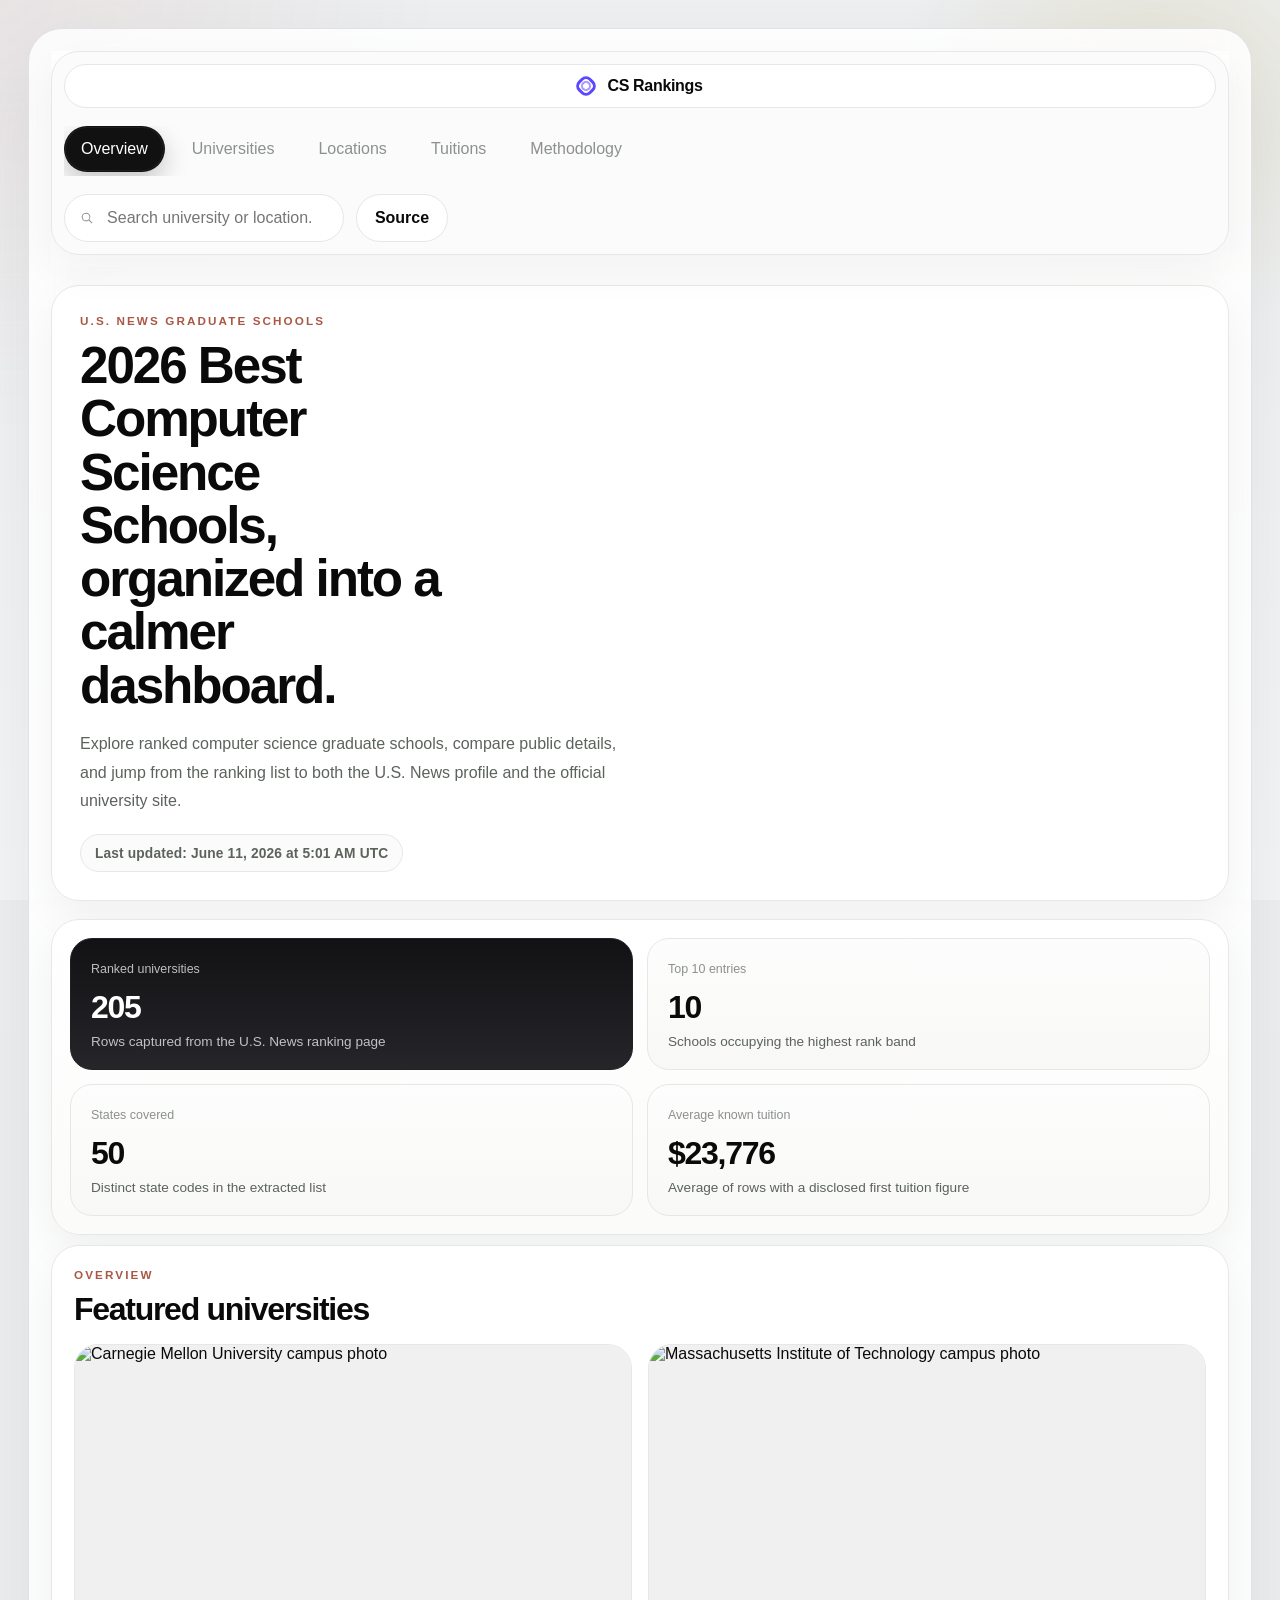
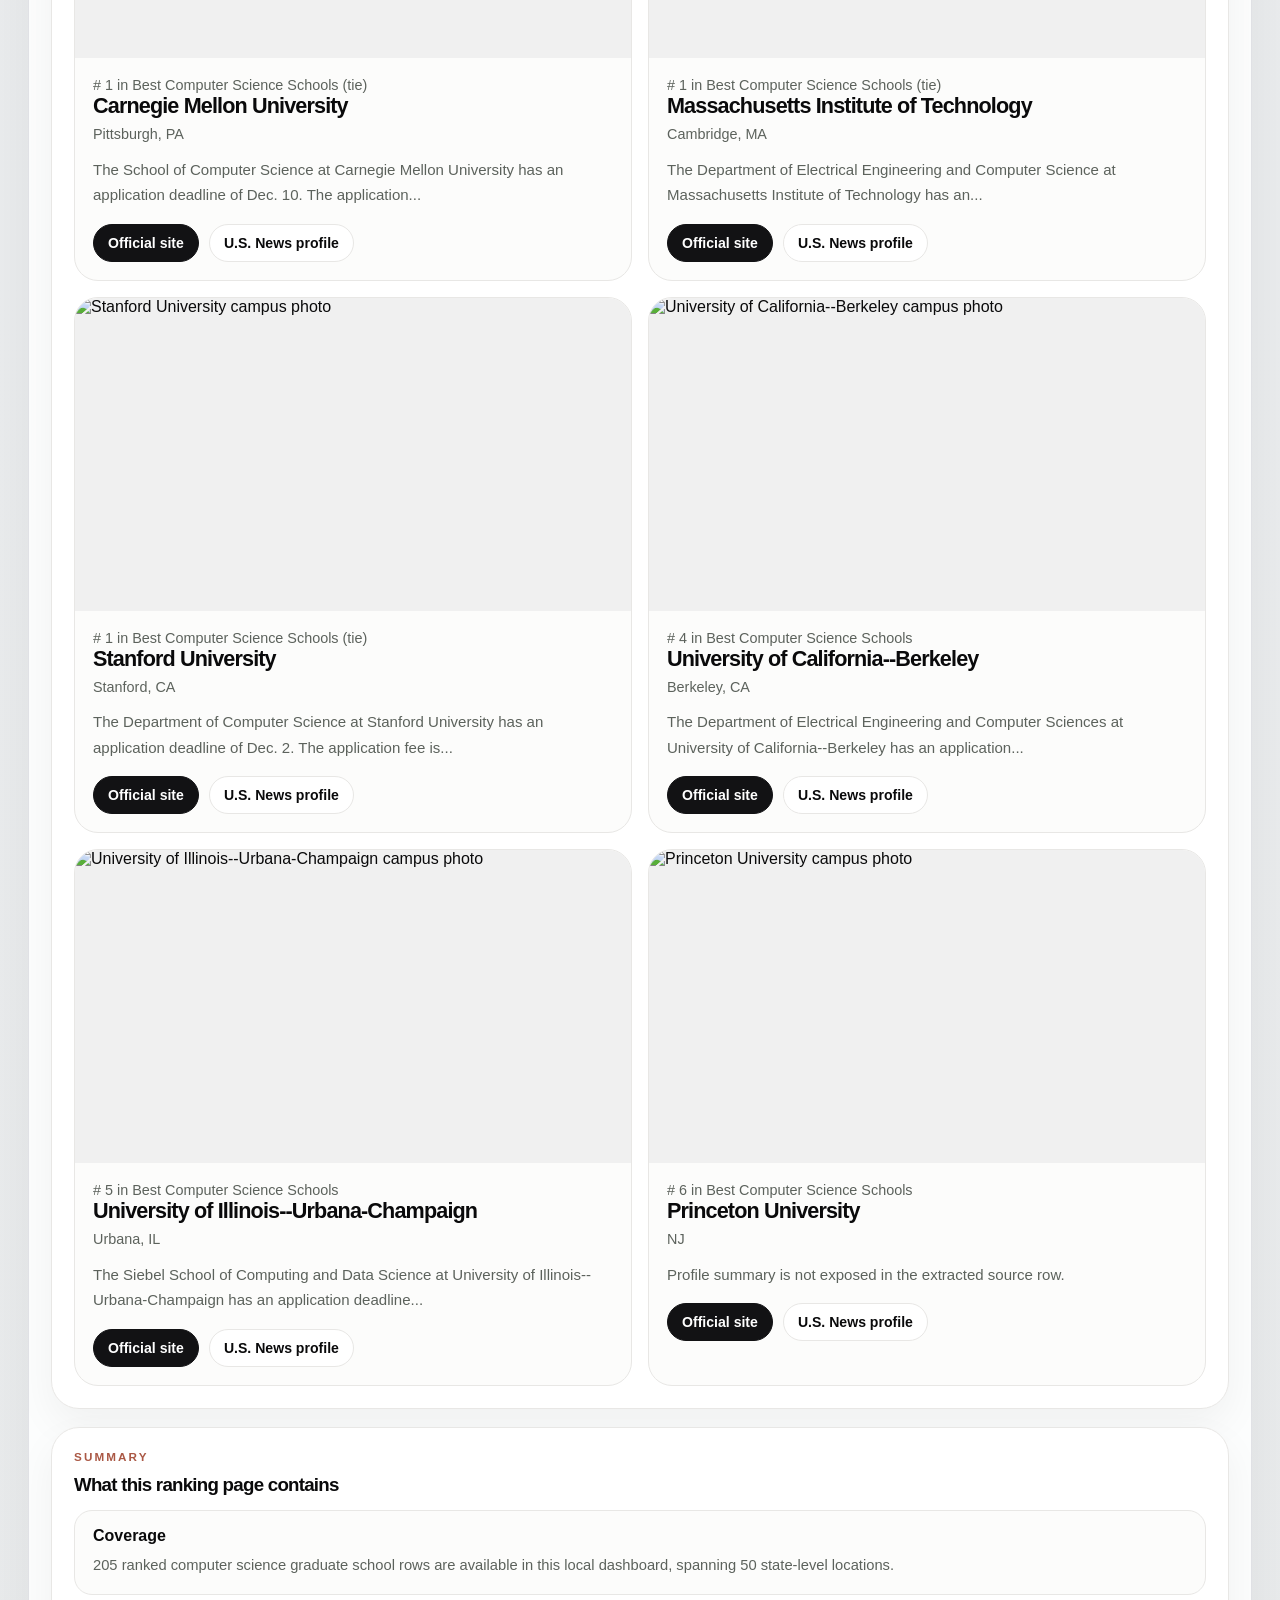
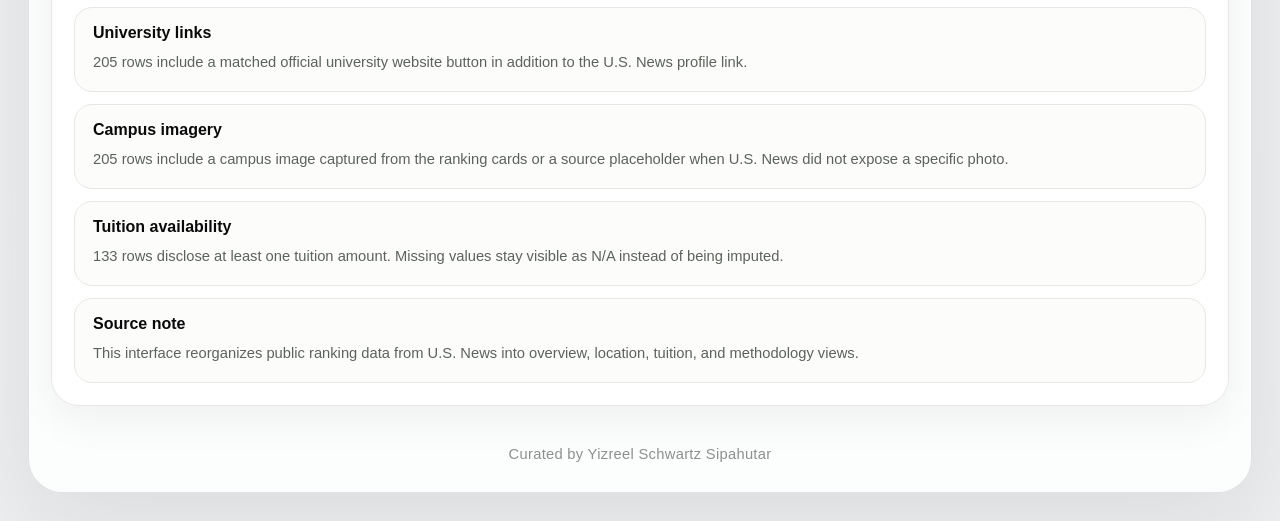
==== commit 1577bcae: "add last update indicator" ====
--- a/index.html
+++ b/index.html
@@ -45,6 +45,7 @@
         "name": "2026 Best Computer Science Schools Dashboard",
         "description": "A searchable dashboard for ranked computer science graduate schools with tuition, enrollment, location, and official university links.",
         "inLanguage": "en",
+        "dateModified": "2026-06-11T12:01:33+07:00",
         "creator": {
           "@type": "Person",
           "name": "Yizreel Schwartz Sipahutar"
@@ -117,6 +118,9 @@
                   Explore ranked computer science graduate schools, compare public details, and jump from the ranking list
                   to both the U.S. News profile and the official university site.
                 </p>
+                <div class="hero-meta">
+                  <span class="update-pill" id="last-updated-indicator">Last updated: loading...</span>
+                </div>
               </div>
 
               <div class="hero-stats" id="hero-stats"></div>
--- a/styles.css
+++ b/styles.css
@@ -276,6 +276,24 @@
   line-height: 1.8;
 }
 
+.hero-meta {
+  margin-top: 18px;
+}
+
+.update-pill {
+  display: inline-flex;
+  align-items: center;
+  min-height: 38px;
+  padding: 0 14px;
+  border: 1px solid var(--line);
+  border-radius: 999px;
+  background: #fbfbfb;
+  color: var(--muted);
+  font-size: 0.86rem;
+  font-weight: 600;
+  letter-spacing: 0.01em;
+}
+
 .metric-card {
   padding: 20px;
   border: 1px solid var(--line);
@@ -1040,6 +1058,16 @@
     font-size: 0.92rem;
   }
 
+  .hero-meta {
+    margin-top: 14px;
+  }
+
+  .update-pill {
+    min-height: 36px;
+    padding-inline: 12px;
+    font-size: 0.82rem;
+  }
+
   .section-head,
   .detail-top {
     gap: 10px;
@@ -1384,6 +1412,13 @@
     font-size: 1.18rem;
   }
 
+  .update-pill {
+    width: 100%;
+    justify-content: center;
+    min-height: 34px;
+    font-size: 0.78rem;
+  }
+
   .metric-card,
   .info-item,
   .list-item,
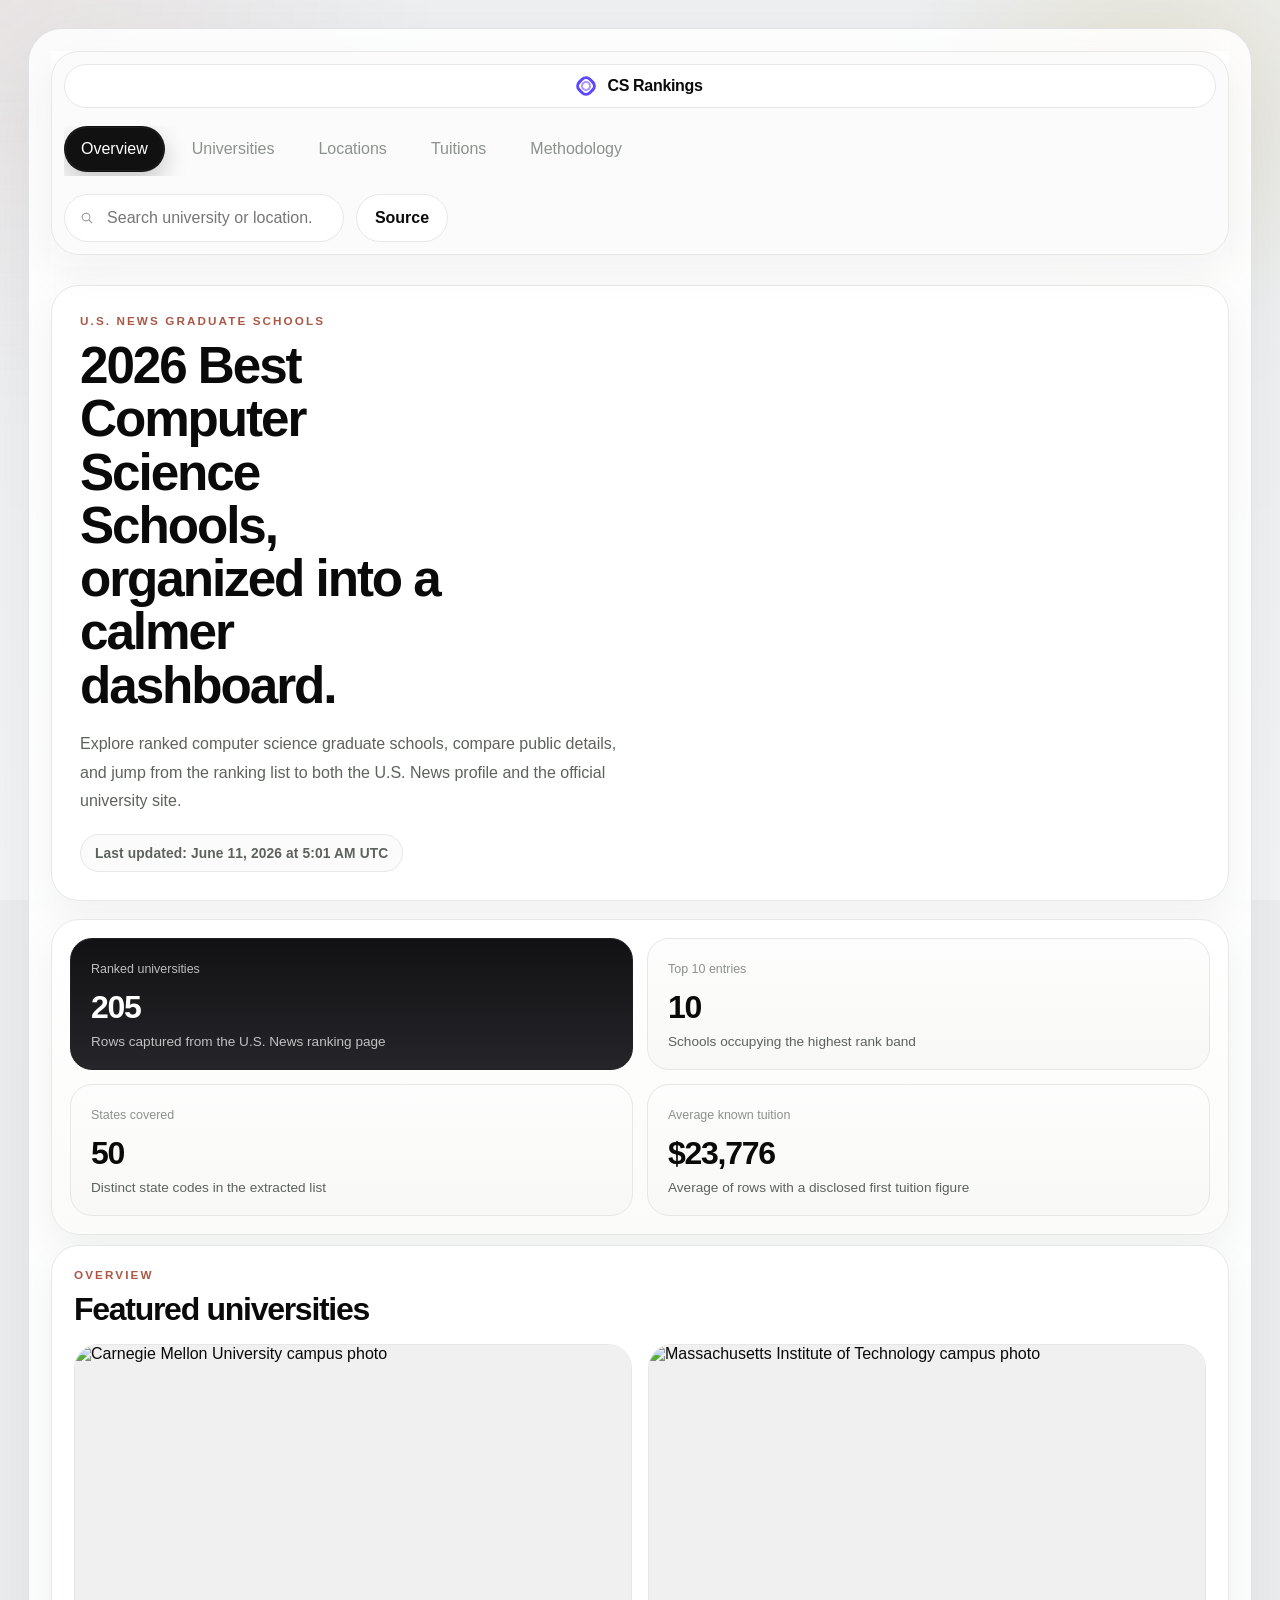
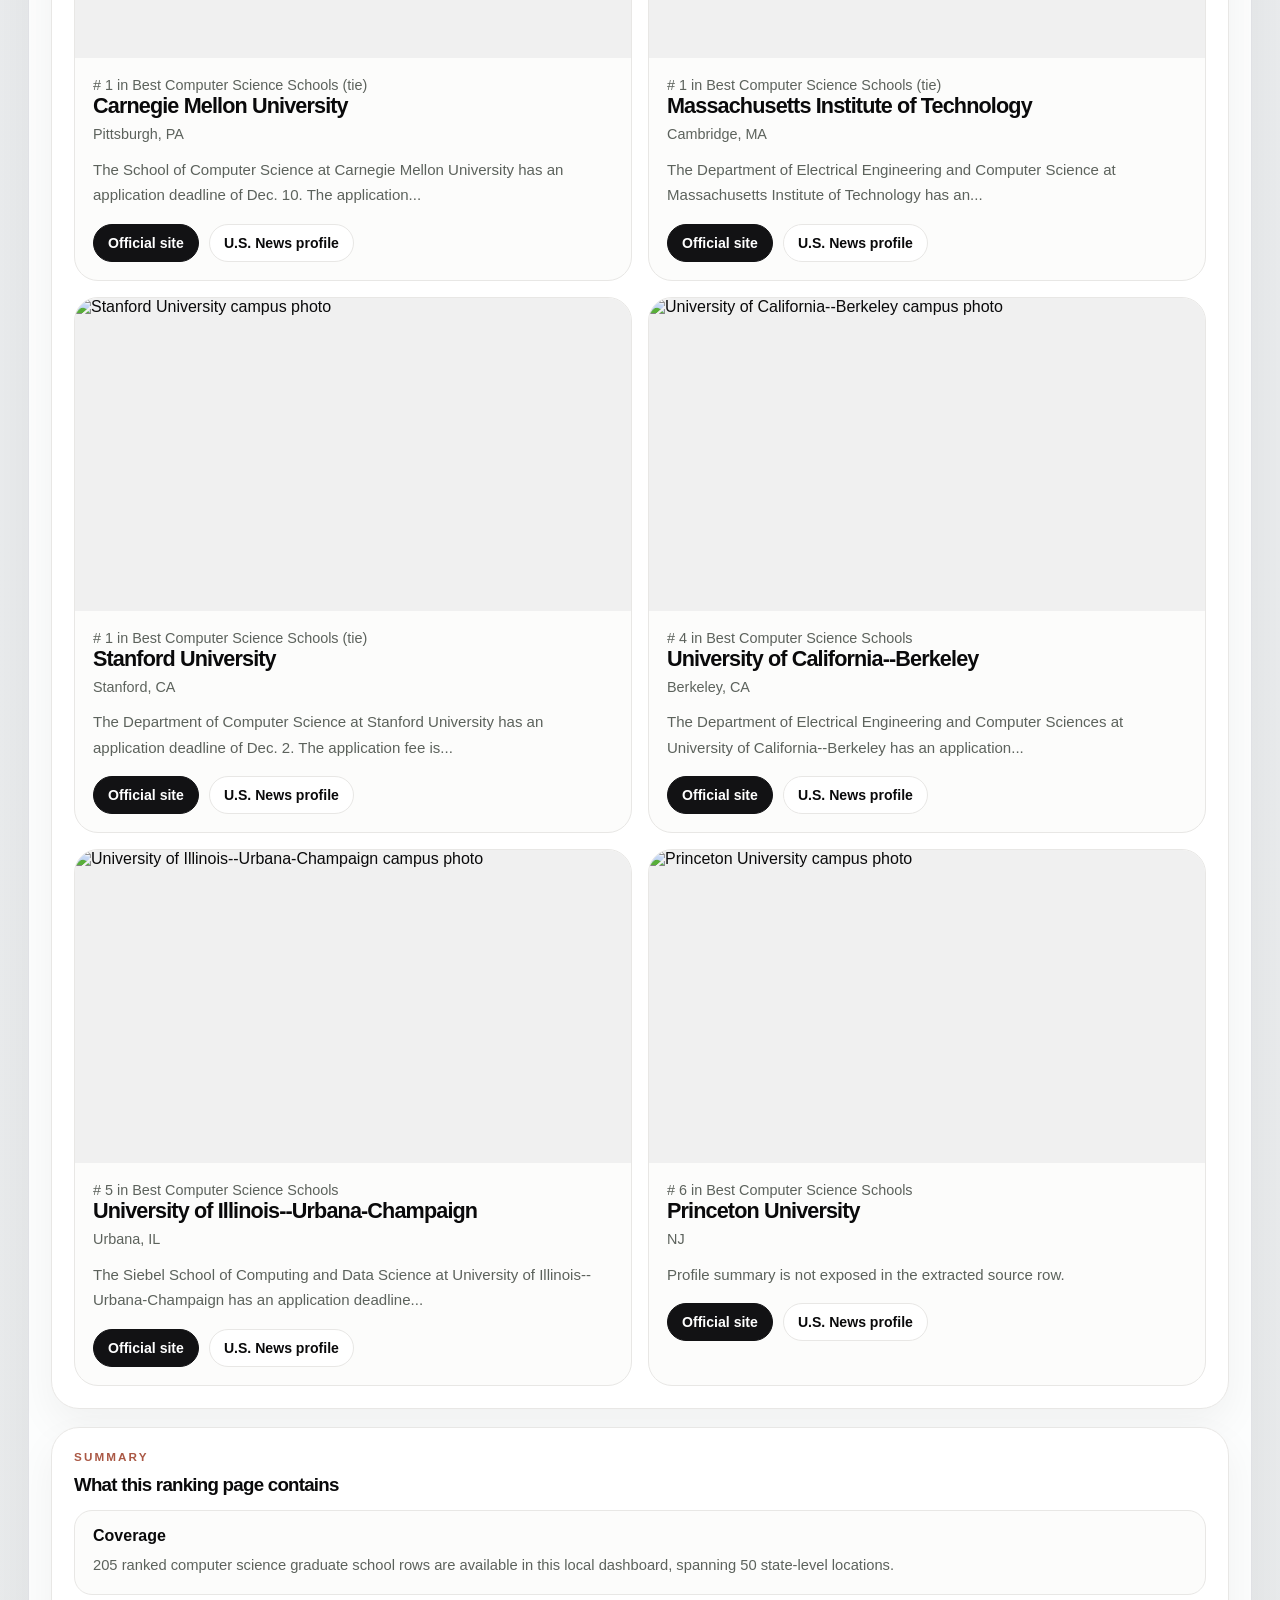
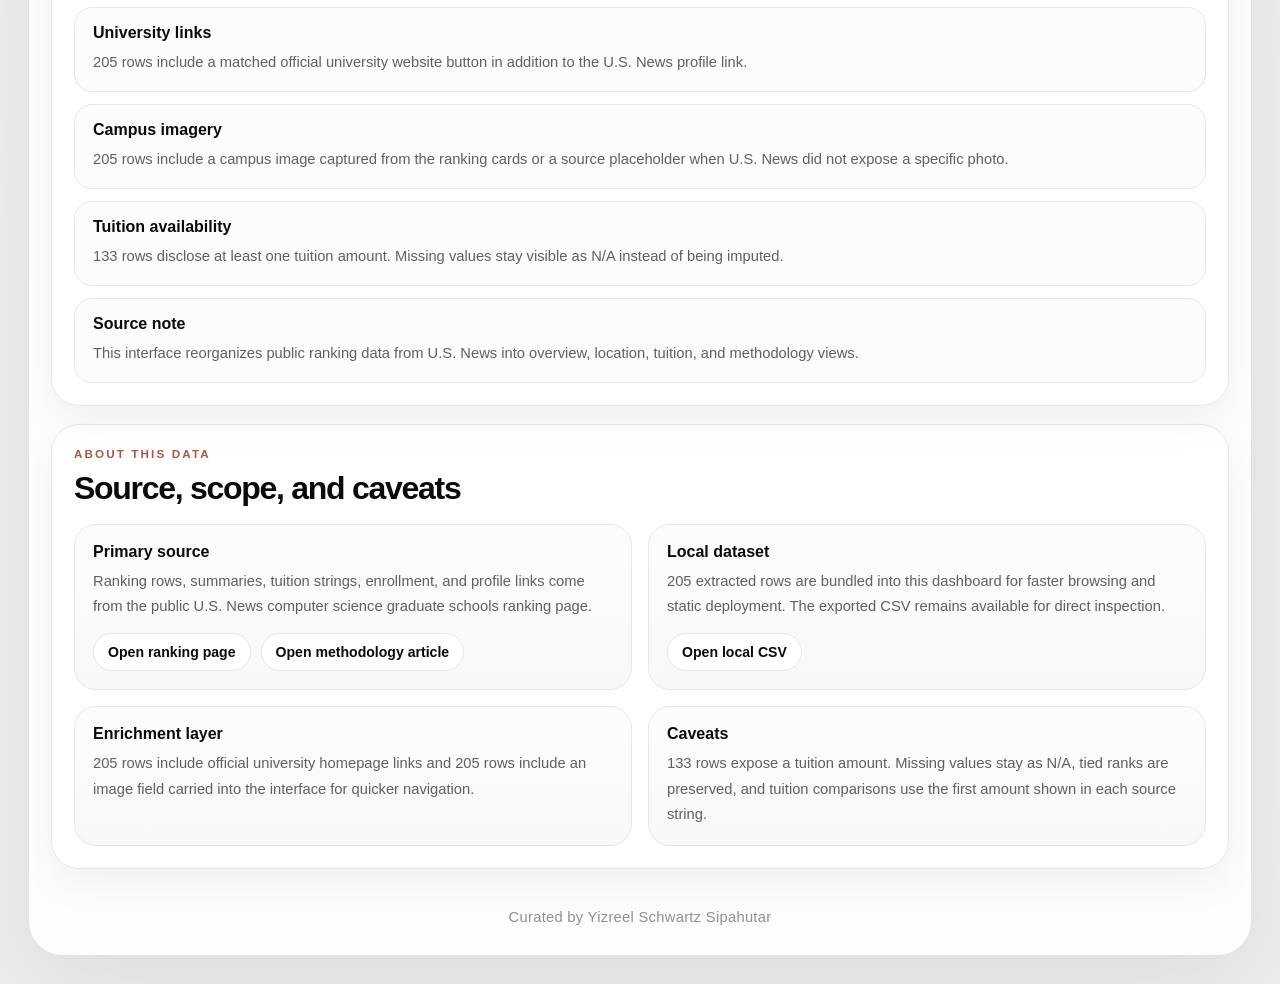
==== commit da9fb794: "URL state sync and detail modal page" ====
--- a/index.html
+++ b/index.html
@@ -143,6 +143,16 @@
                 <div class="info-stack" id="overview-summary"></div>
               </section>
             </section>
+
+            <section class="overview-card about-card">
+              <div class="section-head compact-head">
+                <div>
+                  <p class="section-label">About This Data</p>
+                  <h2>Source, scope, and caveats</h2>
+                </div>
+              </div>
+              <div class="about-grid" id="about-data-grid"></div>
+            </section>
           </section>
 
           <section class="view-panel" id="view-universities">
@@ -200,6 +210,8 @@
                   <span id="result-meta">Loading data...</span>
                   <a class="ghost-link" href="output/usnews_cs_rankings.csv">Export CSV</a>
                 </div>
+
+                <div class="active-filters hidden" id="active-filters" aria-live="polite"></div>
 
                 <div class="table-wrap">
                   <table class="data-table">
--- a/styles.css
+++ b/styles.css
@@ -466,6 +466,44 @@
   border-radius: 18px;
 }
 
+.about-card {
+  margin-top: 18px;
+}
+
+.about-grid {
+  display: grid;
+  grid-template-columns: repeat(2, minmax(0, 1fr));
+  gap: 16px;
+  margin-top: 18px;
+}
+
+.about-item {
+  padding: 18px;
+  border: 1px solid var(--line);
+  border-radius: 22px;
+  background: linear-gradient(180deg, #fcfcfc 0%, #f8f8f6 100%);
+}
+
+.about-item strong,
+.about-item span {
+  display: block;
+}
+
+.about-item strong {
+  font-size: 1rem;
+}
+
+.about-item span {
+  margin-top: 8px;
+  color: var(--muted);
+  line-height: 1.72;
+  font-size: 0.92rem;
+}
+
+.about-links {
+  margin-top: 14px;
+}
+
 .info-item strong,
 .info-item span {
   display: block;
@@ -581,11 +619,76 @@
   font-size: 0.9rem;
 }
 
+.active-filters {
+  margin-top: 14px;
+  padding: 14px 16px;
+  border: 1px solid var(--line);
+  border-radius: 20px;
+  background: linear-gradient(180deg, #fcfcfc 0%, #f8f8f6 100%);
+}
+
+.active-filters-head {
+  display: flex;
+  align-items: center;
+  justify-content: space-between;
+  gap: 12px;
+}
+
+.active-filters-title {
+  color: var(--muted-soft);
+  font-size: 0.78rem;
+  font-weight: 700;
+  letter-spacing: 0.12em;
+  text-transform: uppercase;
+}
+
+.filter-chip-row {
+  display: flex;
+  flex-wrap: wrap;
+  gap: 10px;
+  margin-top: 12px;
+}
+
+.filter-chip,
+.clear-all-button {
+  display: inline-flex;
+  align-items: center;
+  justify-content: center;
+  border: 1px solid var(--line);
+  border-radius: 999px;
+  background: #fff;
+  color: var(--text);
+  font: inherit;
+  cursor: pointer;
+}
+
+.filter-chip {
+  gap: 10px;
+  min-height: 38px;
+  padding: 0 14px;
+  font-size: 0.86rem;
+  font-weight: 600;
+}
+
+.filter-chip-close {
+  color: var(--muted-soft);
+  font-size: 1rem;
+  line-height: 1;
+}
+
+.clear-all-button {
+  min-height: 34px;
+  padding: 0 12px;
+  color: var(--muted);
+  font-size: 0.82rem;
+  font-weight: 700;
+}
+
 .table-wrap {
   margin-top: 14px;
   border: 1px solid var(--line);
   border-radius: 24px;
-  overflow: hidden;
+  overflow: auto;
   background: #fcfcfc;
 }
 
@@ -595,8 +698,13 @@
 }
 
 .data-table thead th {
+  position: sticky;
+  top: 0;
+  z-index: 2;
   padding: 16px 18px;
   border-bottom: 1px solid var(--line);
+  background: rgba(252, 252, 252, 0.95);
+  backdrop-filter: blur(10px);
   color: var(--muted-soft);
   font-size: 0.78rem;
   font-weight: 700;
@@ -954,6 +1062,7 @@
 
   .hero-stats,
   .featured-grid,
+  .about-grid,
   .state-grid,
   .tuition-grid {
     grid-template-columns: 1fr;
@@ -1117,7 +1226,8 @@
   .state-card,
   .list-item,
   .detail-metric,
-  .info-item {
+  .info-item,
+  .about-item {
     border-radius: 16px;
   }
 
@@ -1139,6 +1249,7 @@
 
   .featured-summary,
   .info-item span,
+  .about-item span,
   .state-card p,
   .detail-summary {
     line-height: 1.58;
@@ -1193,6 +1304,26 @@
     gap: 10px;
     font-size: 0.84rem;
   }
+
+  .active-filters {
+    padding: 12px 14px;
+    border-radius: 18px;
+  }
+
+  .active-filters-head {
+    flex-direction: column;
+    align-items: flex-start;
+  }
+
+  .filter-chip-row {
+    gap: 8px;
+  }
+
+  .filter-chip,
+  .clear-all-button {
+    min-height: 36px;
+    font-size: 0.82rem;
+  }
 }
 
 @media (max-width: 640px) {
@@ -1233,6 +1364,16 @@
   .data-table tbody {
     display: grid;
     gap: 10px;
+  }
+
+  .active-filters {
+    padding: 12px;
+    border-radius: 16px;
+  }
+
+  .filter-chip {
+    width: 100%;
+    justify-content: space-between;
   }
 
   .data-table tbody tr {
@@ -1393,6 +1534,7 @@
   .hero-text,
   .featured-summary,
   .info-item span,
+  .about-item span,
   .state-card p,
   .detail-summary,
   .list-item-meta,
@@ -1421,11 +1563,22 @@
 
   .metric-card,
   .info-item,
+  .about-item,
   .list-item,
   .state-card,
   .detail-metric,
   .data-table tbody tr {
     border-radius: 16px;
+  }
+
+  .active-filters {
+    padding: 10px;
+  }
+
+  .filter-chip,
+  .clear-all-button {
+    min-height: 34px;
+    font-size: 0.78rem;
   }
 
   .data-table tbody tr {
